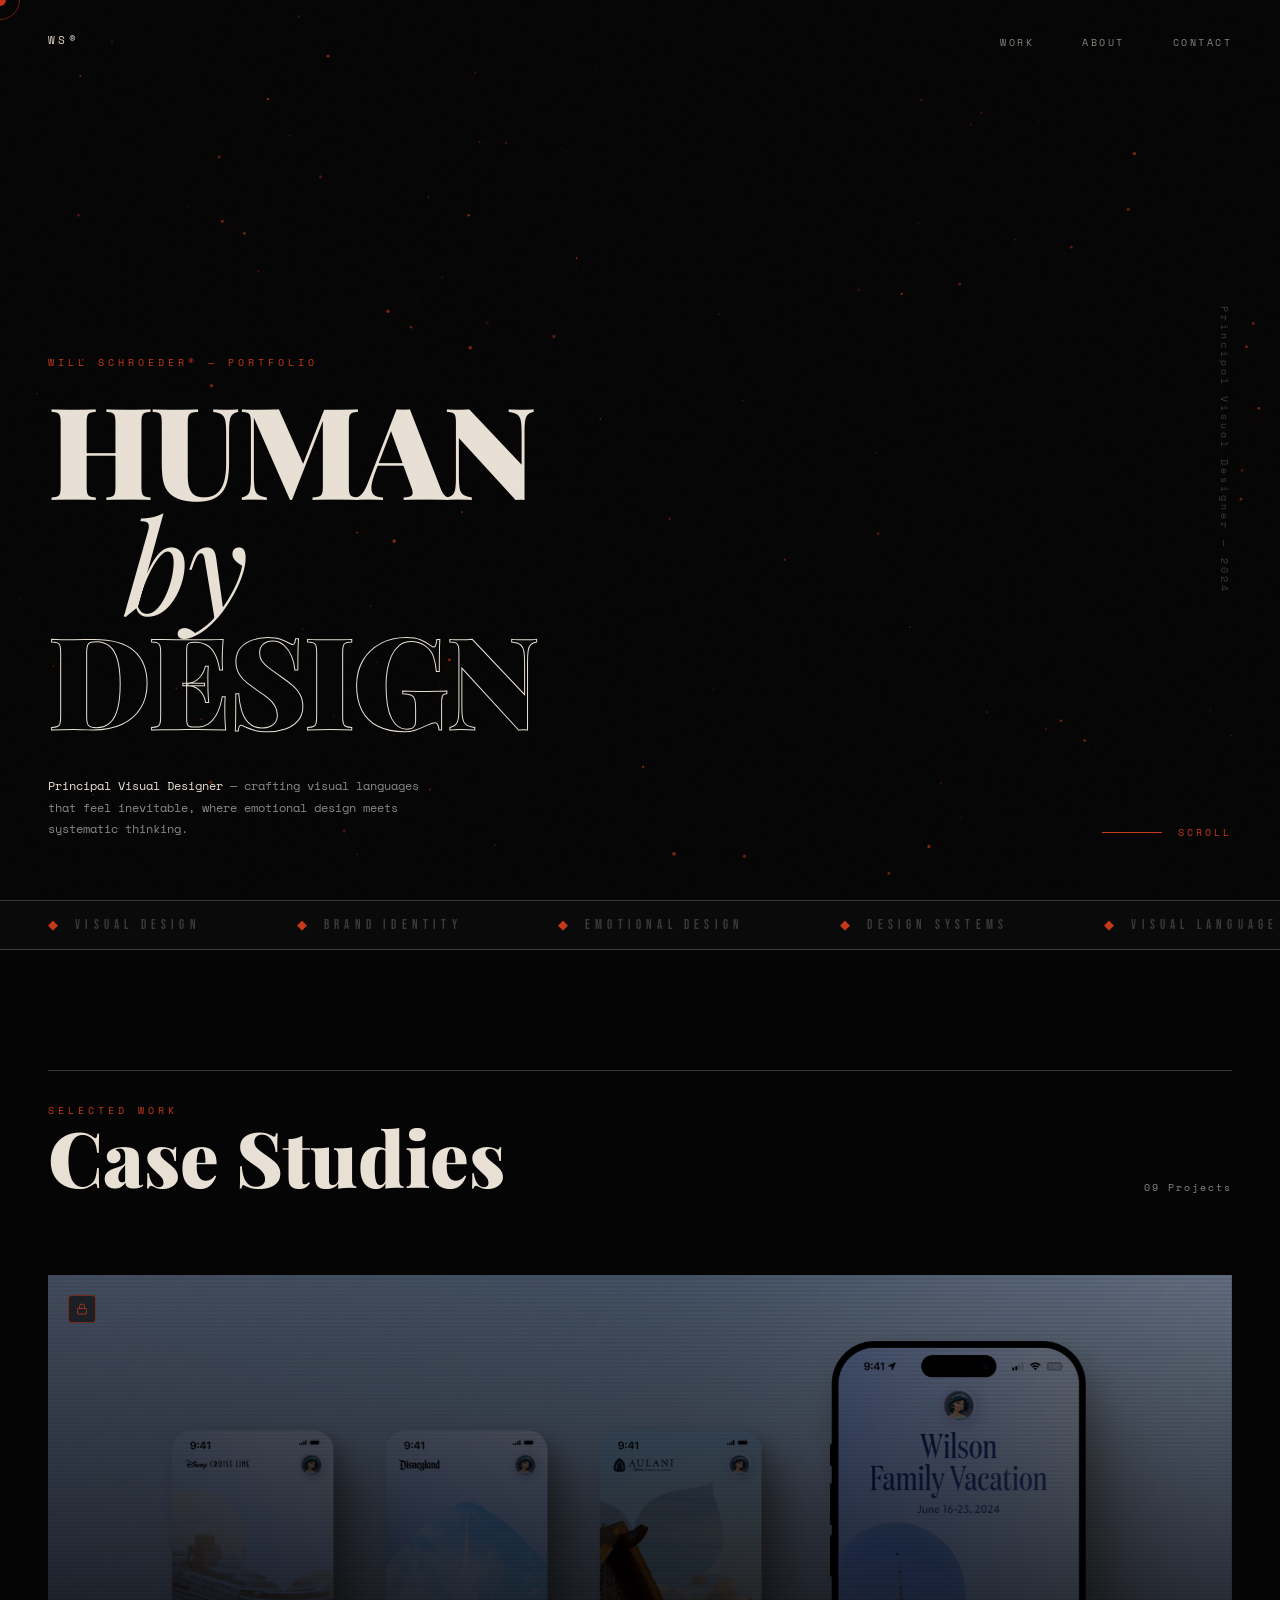
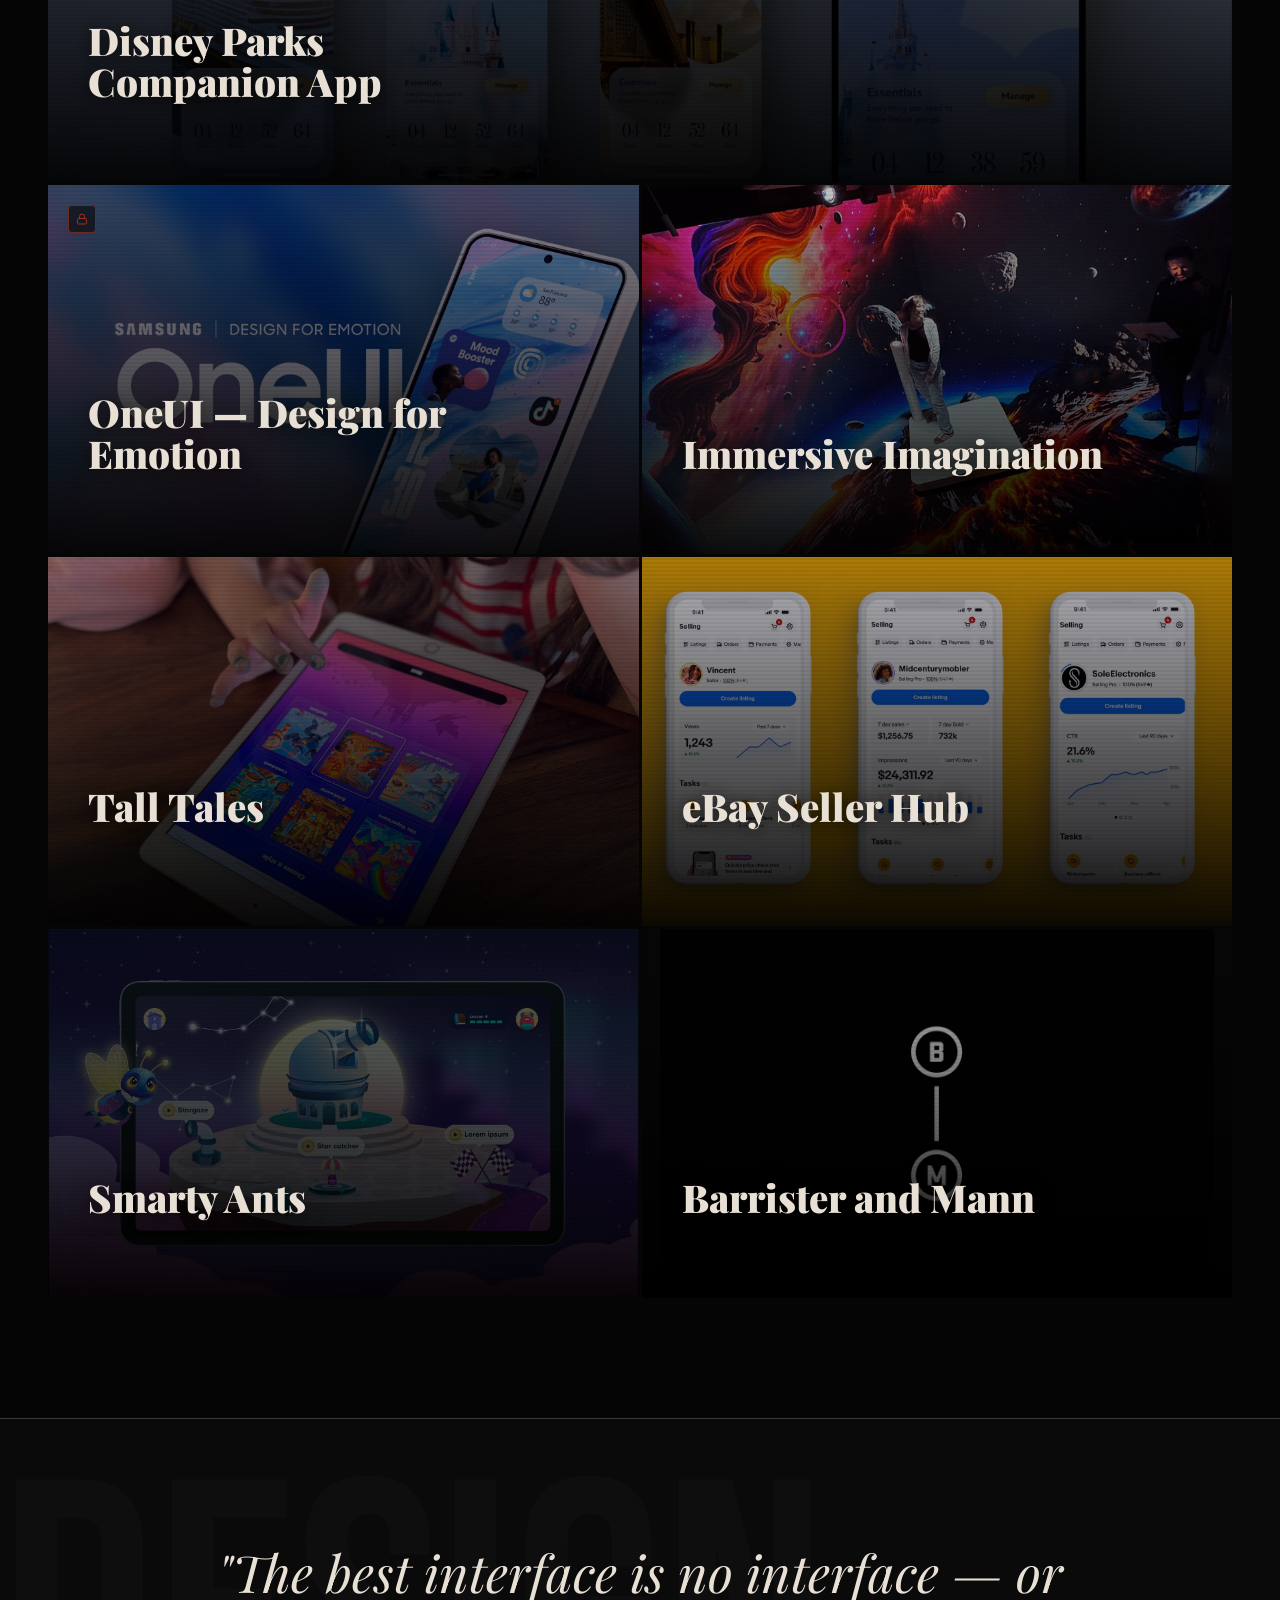
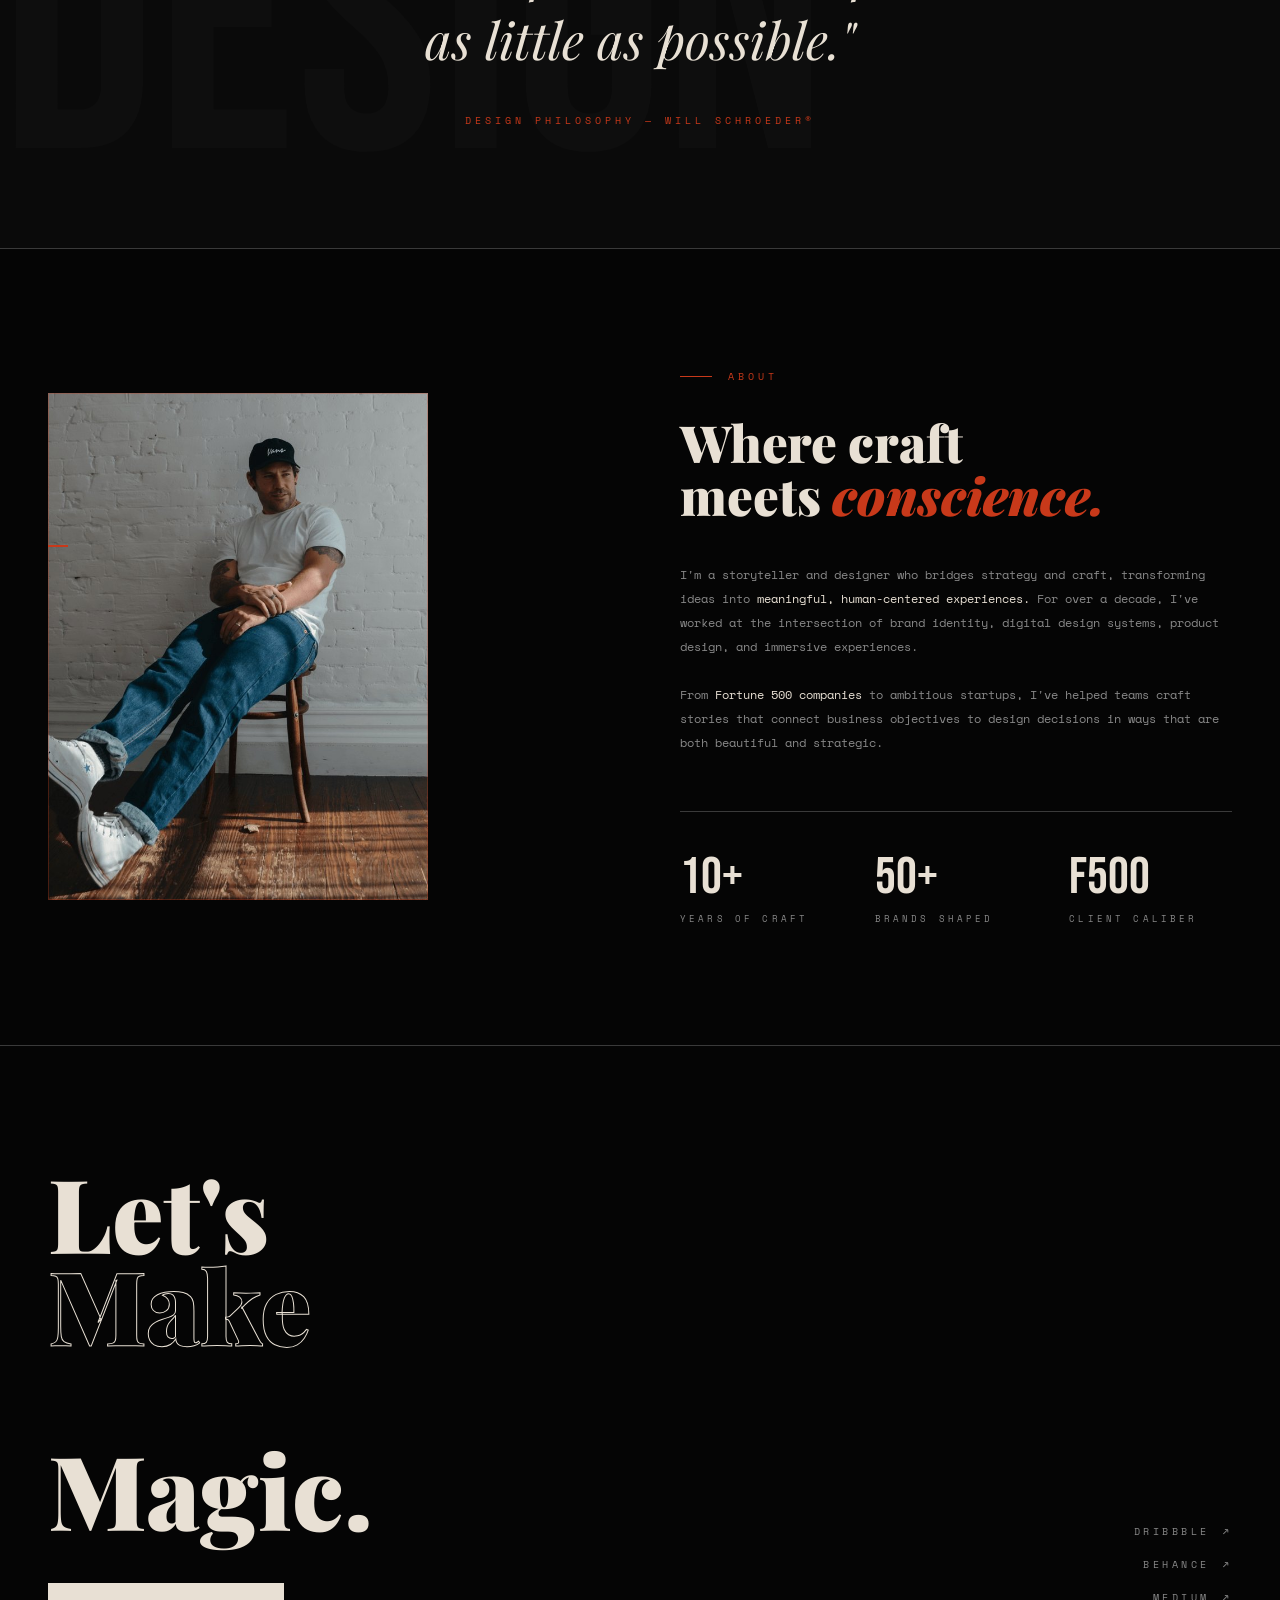
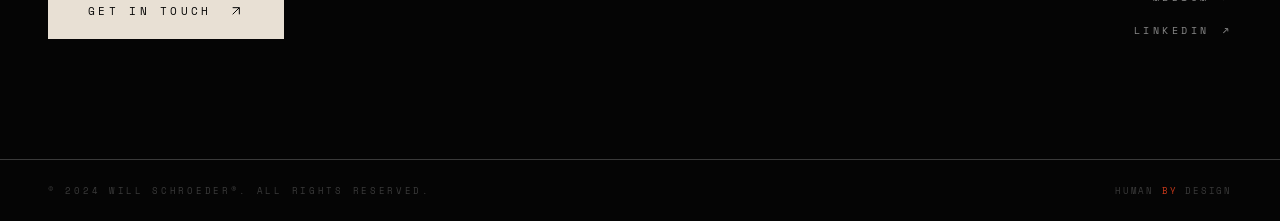
==== index.html @ baf12dc3 "Fix password modal navigation and add confirm button - Fixed nav bug: capture relative href before c" ====
<!DOCTYPE html>
<html lang="en">
<head>
<meta charset="UTF-8">
<meta name="viewport" content="width=device-width, initial-scale=1.0">
<title>Will Schroeder® — Human By Design</title>
<style>
  @import url('https://fonts.googleapis.com/css2?family=Playfair+Display:ital,wght@0,400;0,700;0,900;1,400;1,700&family=Space+Mono:ital,wght@0,400;0,700;1,400&family=Bebas+Neue&display=swap');
  :root{--black:#050505;--off-black:#0a0a0a;--bone:#e8e0d4;--red:#c8391a;--gray:#3a3a3a;--gray-light:#888;--glitch-1:#ff003c;--glitch-2:#00ffe5;}
  *,*::before,*::after{margin:0;padding:0;box-sizing:border-box;}
  html{scroll-behavior:smooth;}
  body{background:var(--black);color:var(--bone);font-family:'Space Mono',monospace;cursor:none;overflow-x:hidden;}
  body::before{content:'';position:fixed;top:0;left:0;right:0;bottom:0;background-image:url("data:image/svg+xml,%3Csvg viewBox='0 0 256 256' xmlns='http://www.w3.org/2000/svg'%3E%3Cfilter id='noise'%3E%3CfeTurbulence type='fractalNoise' baseFrequency='0.9' numOctaves='4' stitchTiles='stitch'/%3E%3C/filter%3E%3Crect width='100%25' height='100%25' filter='url(%23noise)' opacity='0.04'/%3E%3C/svg%3E");pointer-events:none;z-index:9990;opacity:0.4;}
  .cursor{position:fixed;width:12px;height:12px;background:var(--red);border-radius:50%;pointer-events:none;z-index:9999;mix-blend-mode:difference;transition:transform 0.1s ease,width 0.2s,height 0.2s;transform:translate(-50%,-50%);}
  .cursor-ring{position:fixed;width:40px;height:40px;border:1px solid rgba(200,57,26,0.5);border-radius:50%;pointer-events:none;z-index:9998;transform:translate(-50%,-50%);transition:transform 0.15s ease,width 0.3s,height 0.3s,opacity 0.3s;}
  .cursor.expand{width:20px;height:20px;} .cursor-ring.expand{width:70px;height:70px;border-color:rgba(200,57,26,0.3);}
  nav{position:fixed;top:0;left:0;right:0;z-index:100;display:flex;justify-content:space-between;align-items:center;padding:28px 48px;mix-blend-mode:difference;transition:background 0.3s,backdrop-filter 0.3s;}
  .nav-logo{font-family:'Space Mono',monospace;font-size:11px;letter-spacing:0.3em;text-transform:uppercase;color:var(--bone);text-decoration:none;}
  .nav-links{display:flex;gap:48px;list-style:none;}
  .nav-links a{font-family:'Space Mono',monospace;font-size:10px;letter-spacing:0.25em;text-transform:uppercase;color:var(--bone);text-decoration:none;opacity:0.6;transition:opacity 0.2s;}
  .nav-links a:hover{opacity:1;}
  #hero{position:relative;height:100vh;display:flex;flex-direction:column;justify-content:flex-end;padding:0 48px 60px;overflow:hidden;}
  #webgl-canvas{position:absolute;top:0;left:0;width:100%;height:100%;z-index:0;}
  .hero-content{position:relative;z-index:2;max-width:1200px;}
  .hero-eyebrow{font-size:10px;letter-spacing:0.4em;text-transform:uppercase;color:var(--red);margin-bottom:20px;opacity:0;animation:fadeUp 1s ease 0.5s forwards;}
  .hero-title{font-family:'Playfair Display',serif;font-size:clamp(72px,10vw,160px);font-weight:900;line-height:0.9;letter-spacing:-0.02em;color:var(--bone);opacity:0;animation:fadeUp 1s ease 0.7s forwards;position:relative;}
  .hero-title .gw{display:inline-block;position:relative;}
  .hero-title .gw::before,.hero-title .gw::after{content:attr(data-text);position:absolute;top:0;left:0;width:100%;height:100%;opacity:0;}
  .hero-title .gw::before{color:var(--glitch-1);animation:glitch1 8s infinite 2s;}
  .hero-title .gw::after{color:var(--glitch-2);animation:glitch2 8s infinite 2s;}
  .hero-sub{display:flex;align-items:flex-end;justify-content:space-between;margin-top:40px;opacity:0;animation:fadeUp 1s ease 1s forwards;}
  .hero-descriptor{font-family:'Space Mono',monospace;font-size:12px;line-height:1.8;color:var(--gray-light);max-width:380px;}
  .hero-descriptor span{color:var(--bone);}
  .hero-scroll{font-size:10px;letter-spacing:0.3em;text-transform:uppercase;color:var(--red);display:flex;align-items:center;gap:16px;}
  .hero-scroll::before{content:'';width:60px;height:1px;background:var(--red);display:block;animation:extendLine 1s ease 2s both;}
  .hero-index{position:absolute;right:48px;top:50%;transform:translateY(-50%);font-size:10px;letter-spacing:0.3em;color:var(--gray);writing-mode:vertical-rl;opacity:0;animation:fadeIn 1s ease 1.5s forwards;}
  .marquee-section{border-top:1px solid var(--gray);border-bottom:1px solid var(--gray);overflow:hidden;padding:16px 0;background:var(--off-black);}
  .marquee-track{display:flex;animation:marquee 25s linear infinite;white-space:nowrap;}
  .marquee-item{font-family:'Bebas Neue',sans-serif;font-size:13px;letter-spacing:0.4em;color:var(--gray);padding:0 48px;flex-shrink:0;}
  .marquee-item span{color:var(--red);margin-right:12px;}
  #work{padding:120px 48px;}
  .section-header{display:flex;justify-content:space-between;align-items:baseline;margin-bottom:80px;border-top:1px solid var(--gray);padding-top:32px;}
  .section-label{font-size:10px;letter-spacing:0.4em;text-transform:uppercase;color:var(--red);}
  .section-title{font-family:'Playfair Display',serif;font-size:clamp(48px,6vw,96px);font-weight:900;line-height:1;color:var(--bone);}
  .section-count{font-size:10px;letter-spacing:0.2em;color:var(--gray-light);align-self:flex-end;}
  .work-grid{display:grid;grid-template-columns:1fr 1fr;gap:3px;}
  .case-card{position:relative;overflow:hidden;background:var(--off-black);aspect-ratio:16/10;cursor:none;}
  .case-card.wide{grid-column:span 2;aspect-ratio:21/9;}
  .case-card-img{position:absolute;inset:0;background-size:cover;background-position:center;transition:transform 0.9s cubic-bezier(0.25,0.46,0.45,0.94);will-change:transform;}
  .case-card:hover .case-card-img{transform:scale(1.05);}
  .case-card-overlay{position:absolute;inset:0;transition:opacity 0.5s ease;}
  .case-card-noise{position:absolute;inset:0;background:repeating-linear-gradient(0deg,transparent,transparent 2px,rgba(0,0,0,0.06) 2px,rgba(0,0,0,0.06) 4px);pointer-events:none;z-index:3;}
  .case-card-gradient{position:absolute;inset:0;background:linear-gradient(to top,rgba(0,0,0,0.92) 0%,rgba(0,0,0,0.45) 50%,transparent 100%);z-index:4;}
  .case-card-content{position:absolute;inset:0;padding:40px;display:flex;flex-direction:column;justify-content:flex-end;z-index:5;}
  .case-tag{font-size:9px;letter-spacing:0.4em;text-transform:uppercase;color:var(--red);margin-bottom:12px;opacity:0;transform:translateY(10px);transition:opacity 0.4s,transform 0.4s;}
  .case-card:hover .case-tag{opacity:1;transform:translateY(0);}
  .case-title{font-family:'Playfair Display',serif;font-size:clamp(24px,3vw,48px);font-weight:900;line-height:1.05;color:var(--bone);margin-bottom:10px;transform:translateY(6px);transition:transform 0.5s cubic-bezier(0.25,0.46,0.45,0.94);text-shadow:0 2px 20px rgba(0,0,0,0.8);}
  .case-card:hover .case-title{transform:translateY(0);}
  .case-desc{font-size:11px;line-height:1.7;color:rgba(232,224,212,0.75);max-width:480px;opacity:0;transform:translateY(12px);transition:opacity 0.4s ease 0.05s,transform 0.4s ease 0.05s;}
  .case-card:hover .case-desc{opacity:1;transform:translateY(0);}
  /* Lock top-left, arrow top-right */
  .card-top-left{position:absolute;top:20px;left:20px;z-index:6;}
  .case-lock{width:28px;height:28px;border:1px solid rgba(200,57,26,0.5);border-radius:4px;display:flex;align-items:center;justify-content:center;background:rgba(5,5,5,0.6);backdrop-filter:blur(4px);}
  .case-lock svg{width:12px;height:12px;stroke:var(--red);fill:none;}
  .case-arrow{position:absolute;top:20px;right:20px;width:44px;height:44px;border:1px solid rgba(232,224,212,0.2);border-radius:50%;display:flex;align-items:center;justify-content:center;z-index:6;background:rgba(0,0,0,0.3);backdrop-filter:blur(4px);opacity:0;transform:scale(0.8) rotate(-45deg);transition:opacity 0.3s,transform 0.3s;}
  .case-card:hover .case-arrow{opacity:1;transform:scale(1) rotate(0deg);}
  .case-arrow svg{width:16px;height:16px;stroke:var(--bone);fill:none;}
  #about{padding:120px 48px;display:grid;grid-template-columns:1fr 1fr;gap:80px;align-items:center;border-top:1px solid var(--gray);}
  .about-portrait-frame{position:relative;overflow:hidden;max-width:380px;}
  .about-portrait{width:100%;aspect-ratio:3/4;object-fit:cover;display:block;}
  .about-portrait-frame::after{content:'';position:absolute;inset:0;border:1px solid rgba(200,57,26,0.3);pointer-events:none;z-index:2;}
  .about-glitch-bar{position:absolute;left:-20px;top:30%;width:40px;height:2px;background:var(--red);}
  .about-eyebrow{font-size:10px;letter-spacing:0.4em;text-transform:uppercase;color:var(--red);margin-bottom:32px;display:flex;align-items:center;gap:16px;}
  .about-eyebrow::before{content:'';width:32px;height:1px;background:var(--red);}
  .about-headline{font-family:'Playfair Display',serif;font-size:clamp(32px,4vw,60px);font-weight:900;line-height:1.05;color:var(--bone);margin-bottom:40px;}
  .about-headline em{font-style:italic;color:var(--red);}
  .about-body{font-size:12px;line-height:2;color:var(--gray-light);margin-bottom:24px;}
  .about-body strong{color:var(--bone);font-weight:400;}
  .about-stats{display:grid;grid-template-columns:repeat(3,1fr);gap:32px;margin-top:56px;padding-top:40px;border-top:1px solid var(--gray);}
  .stat-num{font-family:'Bebas Neue',sans-serif;font-size:52px;color:var(--bone);line-height:1;display:block;}
  .stat-label{font-size:9px;letter-spacing:0.35em;text-transform:uppercase;color:var(--gray-light);margin-top:8px;display:block;}
  #philosophy{padding:120px 48px;background:var(--off-black);border-top:1px solid var(--gray);position:relative;overflow:hidden;}
  .philosophy-bg-text{position:absolute;top:50%;left:0;transform:translateY(-50%);font-family:'Bebas Neue',sans-serif;font-size:30vw;color:rgba(255,255,255,0.015);white-space:nowrap;pointer-events:none;user-select:none;line-height:1;}
  .philosophy-content{position:relative;z-index:1;max-width:900px;margin:0 auto;text-align:center;}
  .philosophy-quote{font-family:'Playfair Display',serif;font-size:clamp(28px,4vw,64px);font-weight:400;font-style:italic;line-height:1.3;color:var(--bone);margin-bottom:40px;}
  .philosophy-attribution{font-size:10px;letter-spacing:0.4em;text-transform:uppercase;color:var(--red);}
  #contact{padding:120px 48px;border-top:1px solid var(--gray);display:flex;justify-content:space-between;align-items:flex-end;}
  .contact-headline{font-family:'Playfair Display',serif;font-size:clamp(56px,8vw,140px);font-weight:900;line-height:0.9;color:var(--bone);margin-bottom:48px;}
  .contact-headline span{display:block;color:transparent;-webkit-text-stroke:1px var(--bone);}
  .contact-cta{display:inline-flex;align-items:center;gap:16px;font-size:11px;letter-spacing:0.3em;text-transform:uppercase;color:var(--black);background:var(--bone);padding:20px 40px;text-decoration:none;transition:background 0.2s,color 0.2s,gap 0.2s;}
  .contact-cta:hover{background:var(--red);color:var(--bone);gap:24px;}
  .contact-cta svg{width:16px;height:16px;stroke:currentColor;fill:none;}
  .contact-links{display:flex;flex-direction:column;gap:16px;align-items:flex-end;}
  .contact-link{font-size:10px;letter-spacing:0.35em;text-transform:uppercase;color:var(--gray-light);text-decoration:none;display:flex;align-items:center;gap:12px;transition:color 0.2s;}
  .contact-link:hover{color:var(--bone);}
  .contact-link::after{content:'↗';font-size:12px;}
  footer{border-top:1px solid var(--gray);padding:24px 48px;display:flex;justify-content:space-between;align-items:center;}
  .footer-copy{font-size:9px;letter-spacing:0.3em;color:var(--gray);text-transform:uppercase;}
  .footer-made{font-size:9px;letter-spacing:0.2em;color:var(--gray);text-transform:uppercase;}
  .footer-made span{color:var(--red);}
  .reveal{opacity:0;transform:translateY(40px);transition:opacity 0.8s ease,transform 0.8s ease;}
  .reveal.visible{opacity:1;transform:translateY(0);}
  .reveal-delay-1{transition-delay:0.1s;}.reveal-delay-2{transition-delay:0.2s;}
  @keyframes fadeUp{from{opacity:0;transform:translateY(30px)}to{opacity:1;transform:translateY(0)}}
  @keyframes fadeIn{from{opacity:0}to{opacity:1}}
  @keyframes extendLine{from{width:0}to{width:60px}}
  @keyframes marquee{from{transform:translateX(0)}to{transform:translateX(-50%)}}
  @keyframes glitch1{0%,92%,100%{opacity:0;clip-path:none;transform:none}93%{opacity:0.8;clip-path:polygon(0 20%,100% 20%,100% 30%,0 30%);transform:translate(-3px,0)}94%{opacity:0}96%{opacity:0.6;clip-path:polygon(0 50%,100% 50%,100% 70%,0 70%);transform:translate(3px,0)}97%{opacity:0}}
  @keyframes glitch2{0%,92%,100%{opacity:0;clip-path:none;transform:none}93.5%{opacity:0.7;clip-path:polygon(0 60%,100% 60%,100% 75%,0 75%);transform:translate(4px,0)}94.5%{opacity:0}96.5%{opacity:0.5;clip-path:polygon(0 10%,100% 10%,100% 25%,0 25%);transform:translate(-2px,0)}97.5%{opacity:0}}
  @media(max-width:768px){nav{padding:20px 24px;}#hero{padding:0 24px 48px;}#work,#about,#contact{padding:80px 24px;}.work-grid{grid-template-columns:1fr;}.case-card.wide{grid-column:span 1;aspect-ratio:16/10;}#about{grid-template-columns:1fr;}footer{flex-direction:column;gap:12px;text-align:center;}.nav-links{display:none;}}
  /* Password modal */
  .pw-overlay{position:fixed;inset:0;background:rgba(5,5,5,0.92);backdrop-filter:blur(16px);z-index:10000;display:flex;align-items:center;justify-content:center;opacity:0;pointer-events:none;transition:opacity 0.3s ease;}
  .pw-overlay.active{opacity:1;pointer-events:all;}
  .pw-modal{display:flex;flex-direction:column;align-items:center;gap:0;width:100%;max-width:360px;padding:0 24px;}
  .pw-label{font-size:9px;letter-spacing:0.5em;text-transform:uppercase;color:var(--red);margin-bottom:28px;}
  .pw-input-wrap{position:relative;width:100%;border-bottom:1px solid rgba(232,224,212,0.2);transition:border-color 0.2s;}
  .pw-input-wrap.error{border-color:var(--red);}
  .pw-input-wrap.success{border-color:rgba(232,224,212,0.6);}
  .pw-input{width:100%;background:none;border:none;outline:none;font-family:'Space Mono',monospace;font-size:18px;letter-spacing:0.15em;color:var(--bone);padding:12px 0;text-align:center;caret-color:var(--red);}
  .pw-input::placeholder{color:rgba(232,224,212,0.2);letter-spacing:0.3em;}
  .pw-hint{font-size:9px;letter-spacing:0.3em;text-transform:uppercase;color:var(--red);margin-top:20px;opacity:0;transition:opacity 0.2s;height:14px;}
  .pw-hint.visible{opacity:1;}
  .pw-submit{margin-top:32px;background:none;border:1px solid rgba(232,224,212,0.2);color:var(--bone);font-family:'Space Mono',monospace;font-size:9px;letter-spacing:0.4em;text-transform:uppercase;padding:14px 40px;cursor:none;transition:border-color 0.2s,background 0.2s,color 0.2s;}
  .pw-submit:hover{border-color:var(--red);background:var(--red);color:var(--bone);}
  .pw-close{position:absolute;top:32px;right:32px;background:none;border:none;cursor:none;font-family:'Space Mono',monospace;font-size:9px;letter-spacing:0.3em;text-transform:uppercase;color:var(--gray-light);padding:8px;transition:color 0.2s;}
  .pw-close:hover{color:var(--bone);}
</style>
</head>
<body>
<div class="cursor" id="cursor"></div>
<div class="cursor-ring" id="cursorRing"></div>

<!-- Password modal -->
<div class="pw-overlay" id="pwOverlay">
  <button class="pw-close" id="pwClose">✕ close</button>
  <div class="pw-modal">
    <p class="pw-label">Eyes for clients only — prove yourself</p>
    <div class="pw-input-wrap" id="pwInputWrap">
      <input class="pw-input" id="pwInput" type="password" placeholder="password" autocomplete="off" spellcheck="false"/>
    </div>
    <p class="pw-hint" id="pwHint">not quite — try again</p>
    <button class="pw-submit" id="pwSubmit">Enter →</button>
  </div>
</div>
<nav>
  <a href="#" class="nav-logo">WS®</a>
  <ul class="nav-links">
    <li><a href="#work">Work</a></li>
    <li><a href="#about">About</a></li>
    <li><a href="#contact">Contact</a></li>
  </ul>
</nav>
<section id="hero">
  <canvas id="webgl-canvas"></canvas>
  <div class="hero-index">Principal Visual Designer — 2024</div>
  <div class="hero-content">
    <p class="hero-eyebrow">Will Schroeder® — Portfolio</p>
    <h1 class="hero-title">
      <span class="gw" data-text="HUMAN">HUMAN</span><br>
      <span style="padding-left:clamp(40px,6vw,120px);font-style:italic;font-weight:400;">by</span><br>
      <span class="gw" data-text="DESIGN" style="color:transparent;-webkit-text-stroke:1px var(--bone);">DESIGN</span>
    </h1>
    <div class="hero-sub">
      <p class="hero-descriptor"><span>Principal Visual Designer</span> — crafting visual languages that feel inevitable, where emotional design meets systematic thinking.</p>
      <p class="hero-scroll">Scroll</p>
    </div>
  </div>
</section>
<div class="marquee-section">
  <div class="marquee-track">
    <span class="marquee-item"><span>◆</span>Visual Design</span>
    <span class="marquee-item"><span>◆</span>Brand Identity</span>
    <span class="marquee-item"><span>◆</span>Emotional Design</span>
    <span class="marquee-item"><span>◆</span>Design Systems</span>
    <span class="marquee-item"><span>◆</span>Visual Language</span>
    <span class="marquee-item"><span>◆</span>Motion Design</span>
    <span class="marquee-item"><span>◆</span>3D / Immersive</span>
    <span class="marquee-item"><span>◆</span>UI/UX Design</span>
    <span class="marquee-item"><span>◆</span>Visual Design</span>
    <span class="marquee-item"><span>◆</span>Brand Identity</span>
    <span class="marquee-item"><span>◆</span>Emotional Design</span>
    <span class="marquee-item"><span>◆</span>Design Systems</span>
    <span class="marquee-item"><span>◆</span>Visual Language</span>
    <span class="marquee-item"><span>◆</span>Motion Design</span>
  </div>
</div>
<section id="work">
  <div class="section-header reveal">
    <div><p class="section-label">Selected Work</p><h2 class="section-title">Case Studies</h2></div>
    <span class="section-count">09 Projects</span>
  </div>
  <div class="work-grid">

    <a href="work/disney.html" style="display:block;text-decoration:none;grid-column:span 2;">
    <div class="case-card wide reveal">
      <div class="case-card-img" style="background-image:url(/assets/images/portfolio/disney.png);background-position:center top;"></div>
      <div class="case-card-overlay" style="background:linear-gradient(135deg,rgba(8,18,40,0.72) 0%,rgba(10,25,55,0.55) 100%);mix-blend-mode:multiply;z-index:2;"></div>
      <div class="case-card-gradient"></div><div class="case-card-noise"></div>
      <div class="case-card-content">
        <span class="case-tag">Disney — 2024 — Visual Design · Design Systems</span>
        <h3 class="case-title">Disney Parks<br>Companion App</h3>
        <p class="case-desc">Defining an iconic visual language that reconnects guests to the magic — across every park, cruise, and screen.</p>
      </div>
      <div class="card-top-left"><div class="case-lock"><svg viewBox="0 0 24 24" stroke-width="1.5"><rect x="3" y="11" width="18" height="11" rx="2"/><path d="M7 11V7a5 5 0 0110 0v4"/></svg></div></div>
      <div class="case-arrow"><svg viewBox="0 0 24 24" stroke-width="1.5"><path d="M7 17L17 7M17 7H7M17 7v10"/></svg></div>
    </div>
    </a>

    <a href="work/samsung.html" style="display:block;text-decoration:none;">
    <div class="case-card reveal">
      <div class="case-card-img" style="background-image:url(/assets/images/portfolio/samsung.png);background-position:center top;"></div>
      <div class="case-card-overlay" style="background:rgba(10,5,30,0.42);z-index:2;"></div>
      <div class="case-card-gradient"></div><div class="case-card-noise"></div>
      <div class="case-card-content">
        <span class="case-tag">Samsung — Visual Design · Emotional Design</span>
        <h3 class="case-title">OneUI — Design for Emotion</h3>
        <p class="case-desc">Building an emotional design language for one of the world's most-used mobile operating systems.</p>
      </div>
      <div class="card-top-left"><div class="case-lock"><svg viewBox="0 0 24 24" stroke-width="1.5"><rect x="3" y="11" width="18" height="11" rx="2"/><path d="M7 11V7a5 5 0 0110 0v4"/></svg></div></div>
      <div class="case-arrow"><svg viewBox="0 0 24 24" stroke-width="1.5"><path d="M7 17L17 7M17 7H7M17 7v10"/></svg></div>
    </div>
    </a>

    <a href="work/immersive-imagination.html" style="display:block;text-decoration:none;">
    <div class="case-card reveal reveal-delay-1">
      <div class="case-card-img" style="background-image:url(/assets/images/portfolio/immersive.png);background-position:center;"></div>
      <div class="case-card-overlay" style="background:rgba(5,5,5,0.22);z-index:2;"></div>
      <div class="case-card-gradient"></div><div class="case-card-noise"></div>
      <div class="case-card-content">
        <span class="case-tag">AI · Spatial Design · Immersive Experience</span>
        <h3 class="case-title">Immersive Imagination</h3>
        <p class="case-desc">Designing AI-powered spatial worlds where the environment is the interface — no screen required.</p>
      </div>
      <div class="case-arrow"><svg viewBox="0 0 24 24" stroke-width="1.5"><path d="M7 17L17 7M17 7H7M17 7v10"/></svg></div>
    </div>
    </a>

    <a href="work/tall-tales.html" style="display:block;text-decoration:none;">
    <div class="case-card reveal reveal-delay-1">
      <div class="case-card-img" style="background-image:url(/assets/images/portfolio/tall-tales.jpg);background-position:center top;"></div>
      <div class="case-card-overlay" style="background:rgba(10,5,20,0.45);z-index:2;"></div>
      <div class="case-card-gradient"></div><div class="case-card-noise"></div>
      <div class="case-card-content">
        <span class="case-tag">Founder · Visual Design · 0→1</span>
        <h3 class="case-title">Tall Tales</h3>
        <p class="case-desc">Building a product from scratch as founder and lead designer — shaping the visual identity, experience, and prototype alongside an engineering partner.</p>
      </div>
      <div class="case-arrow"><svg viewBox="0 0 24 24" stroke-width="1.5"><path d="M7 17L17 7M17 7H7M17 7v10"/></svg></div>
    </div>
    </a>

    <a href="work/ebay.html" style="display:block;text-decoration:none;">
    <div class="case-card reveal reveal-delay-1">
      <div class="case-card-img" style="background-image:url(/assets/images/portfolio/ebay.png);background-position:center top;"></div>
      <div class="case-card-overlay" style="background:rgba(5,5,20,0.3);z-index:2;"></div>
      <div class="case-card-gradient"></div><div class="case-card-noise"></div>
      <div class="case-card-content">
        <span class="case-tag">eBay — Visual Design · Product</span>
        <h3 class="case-title">eBay Seller Hub</h3>
        <p class="case-desc">Designing the command center for millions of sellers — the same complexity, trust, and scale challenges that define great host experiences.</p>
      </div>
      <div class="case-arrow"><svg viewBox="0 0 24 24" stroke-width="1.5"><path d="M7 17L17 7M17 7H7M17 7v10"/></svg></div>
    </div>
    </a>

    <a href="work/mcgraw-hill.html" style="display:block;text-decoration:none;">
    <div class="case-card reveal">
      <div class="case-card-img" style="background-image:url(/assets/images/portfolio/mcgraw-hill.png);background-position:center top;"></div>
      <div class="case-card-overlay" style="background:linear-gradient(160deg,rgba(5,15,25,0.65) 0%,rgba(10,25,20,0.5) 100%);z-index:2;"></div>
      <div class="case-card-gradient"></div><div class="case-card-noise"></div>
      <div class="case-card-content">
        <span class="case-tag">McGraw Hill — Visual Design · Product</span>
        <h3 class="case-title">Smarty Ants</h3>
        <p class="case-desc">A modern, inclusive visual redesign of a beloved Pre-K–2 literacy game — joy and legibility as design principles.</p>
      </div>
      <div class="case-arrow"><svg viewBox="0 0 24 24" stroke-width="1.5"><path d="M7 17L17 7M17 7H7M17 7v10"/></svg></div>
    </div>
    </a>

    <div class="case-card reveal reveal-delay-1">
      <div class="case-card-img" style="background-image:url(/assets/images/portfolio/barrister-mann.gif);background-size:contain;background-repeat:no-repeat;background-color:#080808;background-position:center;"></div>
      <div class="case-card-overlay" style="background:rgba(5,5,5,0.25);z-index:2;"></div>
      <div class="case-card-gradient"></div><div class="case-card-noise"></div>
      <div class="case-card-content">
        <span class="case-tag">Coming Soon</span>
        <h3 class="case-title">Barrister and Mann</h3>
        <p class="case-desc">A scent-driven grooming brand reimagined — modern identity and packaging that honors craft and sensory experience.</p>
      </div>
    </div>

  </div>
</section>
<section id="philosophy">
  <div class="philosophy-bg-text">DESIGN</div>
  <div class="philosophy-content reveal">
    <p class="philosophy-quote">"The best interface is no interface — or as little as possible."</p>
    <p class="philosophy-attribution">Design Philosophy — Will Schroeder®</p>
  </div>
</section>
<section id="about">
  <div class="about-left reveal">
    <div class="about-portrait-frame">
      <img src="/assets/images/portrait.png" alt="Will Schroeder" class="about-portrait"/>
      <div class="about-glitch-bar"></div>
    </div>
  </div>
  <div class="about-right">
    <p class="about-eyebrow reveal">About</p>
    <h2 class="about-headline reveal reveal-delay-1">Where craft<br>meets <em>conscience.</em></h2>
    <p class="about-body reveal reveal-delay-1">I'm a storyteller and designer who bridges strategy and craft, transforming ideas into <strong>meaningful, human-centered experiences.</strong> For over a decade, I've worked at the intersection of brand identity, digital design systems, product design, and immersive experiences.</p>
    <p class="about-body reveal reveal-delay-2">From <strong>Fortune 500 companies</strong> to ambitious startups, I've helped teams craft stories that connect business objectives to design decisions in ways that are both beautiful and strategic.</p>
    <div class="about-stats reveal reveal-delay-2">
      <div><span class="stat-num">10+</span><span class="stat-label">Years of Craft</span></div>
      <div><span class="stat-num">50+</span><span class="stat-label">Brands Shaped</span></div>
      <div><span class="stat-num">F500</span><span class="stat-label">Client Caliber</span></div>
    </div>
  </div>
</section>
<section id="contact">
  <div class="contact-left reveal">
    <h2 class="contact-headline">Let's<br><span>Make</span><br>Magic.</h2>
    <a href="/cdn-cgi/l/email-protection#35425c595975425c595946565d475a5051504756475054415c43501b565a58" class="contact-cta">
      Get in touch <svg viewBox="0 0 24 24" stroke-width="1.5"><path d="M7 17L17 7M17 7H7M17 7v10"/></svg>
    </a>
  </div>
  <div class="contact-right reveal">
    <div class="contact-links">
      <a href="https://dribbble.com" target="_blank" class="contact-link">Dribbble</a>
      <a href="https://behance.net" target="_blank" class="contact-link">Behance</a>
      <a href="https://medium.com" target="_blank" class="contact-link">Medium</a>
      <a href="https://linkedin.com" target="_blank" class="contact-link">LinkedIn</a>
    </div>
  </div>
</section>
<footer>
  <span class="footer-copy">© 2024 Will Schroeder®. All rights reserved.</span>
  <span class="footer-made">Human <span>by</span> Design</span>
</footer>
<script>
  const cursor=document.getElementById('cursor'),ring=document.getElementById('cursorRing');
  let mx=0,my=0,rx=0,ry=0;
  document.addEventListener('mousemove',e=>{mx=e.clientX;my=e.clientY;cursor.style.left=mx+'px';cursor.style.top=my+'px';});
  function animateRing(){rx+=(mx-rx)*0.12;ry+=(my-ry)*0.12;ring.style.left=rx+'px';ring.style.top=ry+'px';requestAnimationFrame(animateRing);}
  animateRing();
  document.querySelectorAll('a,button,.case-card').forEach(el=>{
    el.addEventListener('mouseenter',()=>{cursor.classList.add('expand');ring.classList.add('expand');});
    el.addEventListener('mouseleave',()=>{cursor.classList.remove('expand');ring.classList.remove('expand');});
  });
  const canvas=document.getElementById('webgl-canvas'),ctx=canvas.getContext('2d');
  let W,H,particles=[],mouse={x:-9999,y:-9999};
  function resize(){W=canvas.width=canvas.offsetWidth;H=canvas.height=canvas.offsetHeight;}
  window.addEventListener('resize',resize);resize();
  document.getElementById('hero').addEventListener('mousemove',e=>{const r=canvas.getBoundingClientRect();mouse.x=e.clientX-r.left;mouse.y=e.clientY-r.top;});
  document.getElementById('hero').addEventListener('mouseleave',()=>{mouse.x=-9999;mouse.y=-9999;});
  class Particle{
    constructor(){this.reset(true);}
    reset(init=false){this.x=Math.random()*W;this.y=init?Math.random()*H:H+10;this.size=Math.random()*1.5+0.3;this.speedX=(Math.random()-0.5)*0.3;this.speedY=-(Math.random()*0.4+0.1);this.opacity=Math.random()*0.6+0.1;}
    update(){const dx=mouse.x-this.x,dy=mouse.y-this.y,d=Math.sqrt(dx*dx+dy*dy);if(d<120){const f=(120-d)/120;this.x-=dx*f*0.04;this.y-=dy*f*0.04;}this.x+=this.speedX;this.y+=this.speedY;if(this.y<-10)this.reset();}
    draw(){ctx.beginPath();ctx.arc(this.x,this.y,this.size,0,Math.PI*2);ctx.fillStyle='rgba(200,57,26,'+this.opacity+')';ctx.fill();}
  }
  function drawConns(){for(let i=0;i<particles.length;i++){for(let j=i+1;j<particles.length;j++){const dx=particles[i].x-particles[j].x,dy=particles[i].y-particles[j].y,d=Math.sqrt(dx*dx+dy*dy);if(d<100){ctx.beginPath();ctx.moveTo(particles[i].x,particles[i].y);ctx.lineTo(particles[j].x,particles[j].y);ctx.strokeStyle='rgba(200,57,26,'+(1-d/100)*0.15+')';ctx.lineWidth=0.5;ctx.stroke();}}}}
  for(let i=0;i<120;i++)particles.push(new Particle());
  function animate(){ctx.clearRect(0,0,W,H);drawConns();particles.forEach(p=>{p.update();p.draw();});requestAnimationFrame(animate);}
  animate();
  const reveals=document.querySelectorAll('.reveal');
  const obs=new IntersectionObserver(entries=>{entries.forEach(e=>{if(e.isIntersecting)e.target.classList.add('visible');});},{threshold:0.1,rootMargin:'0px 0px -60px 0px'});
  reveals.forEach(el=>obs.observe(el));
  const nav=document.querySelector('nav');
  window.addEventListener('scroll',()=>{if(window.scrollY>80){nav.style.mixBlendMode='normal';nav.style.background='rgba(5,5,5,0.88)';nav.style.backdropFilter='blur(12px)';nav.style.borderBottom='1px solid rgba(58,58,58,0.4)';}else{nav.style.mixBlendMode='difference';nav.style.background='';nav.style.backdropFilter='';nav.style.borderBottom='';}});

  // Password protection for locked projects
  const PW='massimo';
  const overlay=document.getElementById('pwOverlay');
  const pwInput=document.getElementById('pwInput');
  const pwWrap=document.getElementById('pwInputWrap');
  const pwHint=document.getElementById('pwHint');
  const pwClose=document.getElementById('pwClose');
  const pwSubmit=document.getElementById('pwSubmit');
  let pendingHref=null;

  document.querySelectorAll('a[href]').forEach(link=>{
    const card=link.querySelector('.case-lock');
    if(!card)return;
    link.addEventListener('click',e=>{
      e.preventDefault();
      pendingHref=link.getAttribute('href');
      pwInput.value='';
      pwWrap.classList.remove('error','success');
      pwHint.classList.remove('visible');
      overlay.classList.add('active');
      setTimeout(()=>pwInput.focus(),50);
    });
  });

  function closeModal(){overlay.classList.remove('active');pendingHref=null;}
  pwClose.addEventListener('click',closeModal);
  overlay.addEventListener('click',e=>{if(e.target===overlay)closeModal();});
  document.addEventListener('keydown',e=>{if(e.key==='Escape'&&overlay.classList.contains('active'))closeModal();});

  function tryPassword(){
    if(pwInput.value===PW){
      const dest=pendingHref;
      pwWrap.classList.remove('error');
      pwWrap.classList.add('success');
      pwHint.classList.remove('visible');
      overlay.classList.remove('active');
      pendingHref=null;
      setTimeout(()=>{window.location.href=dest;},150);
    }else{
      pwWrap.classList.add('error');
      pwHint.classList.add('visible');
      pwInput.value='';
      pwInput.focus();
    }
  }

  pwSubmit.addEventListener('click',tryPassword);
  pwInput.addEventListener('keydown',e=>{if(e.key==='Enter')tryPassword();});
  pwInput.addEventListener('input',()=>{
    pwWrap.classList.remove('error');
    pwHint.classList.remove('visible');
  });

</script>
</body>
</html>
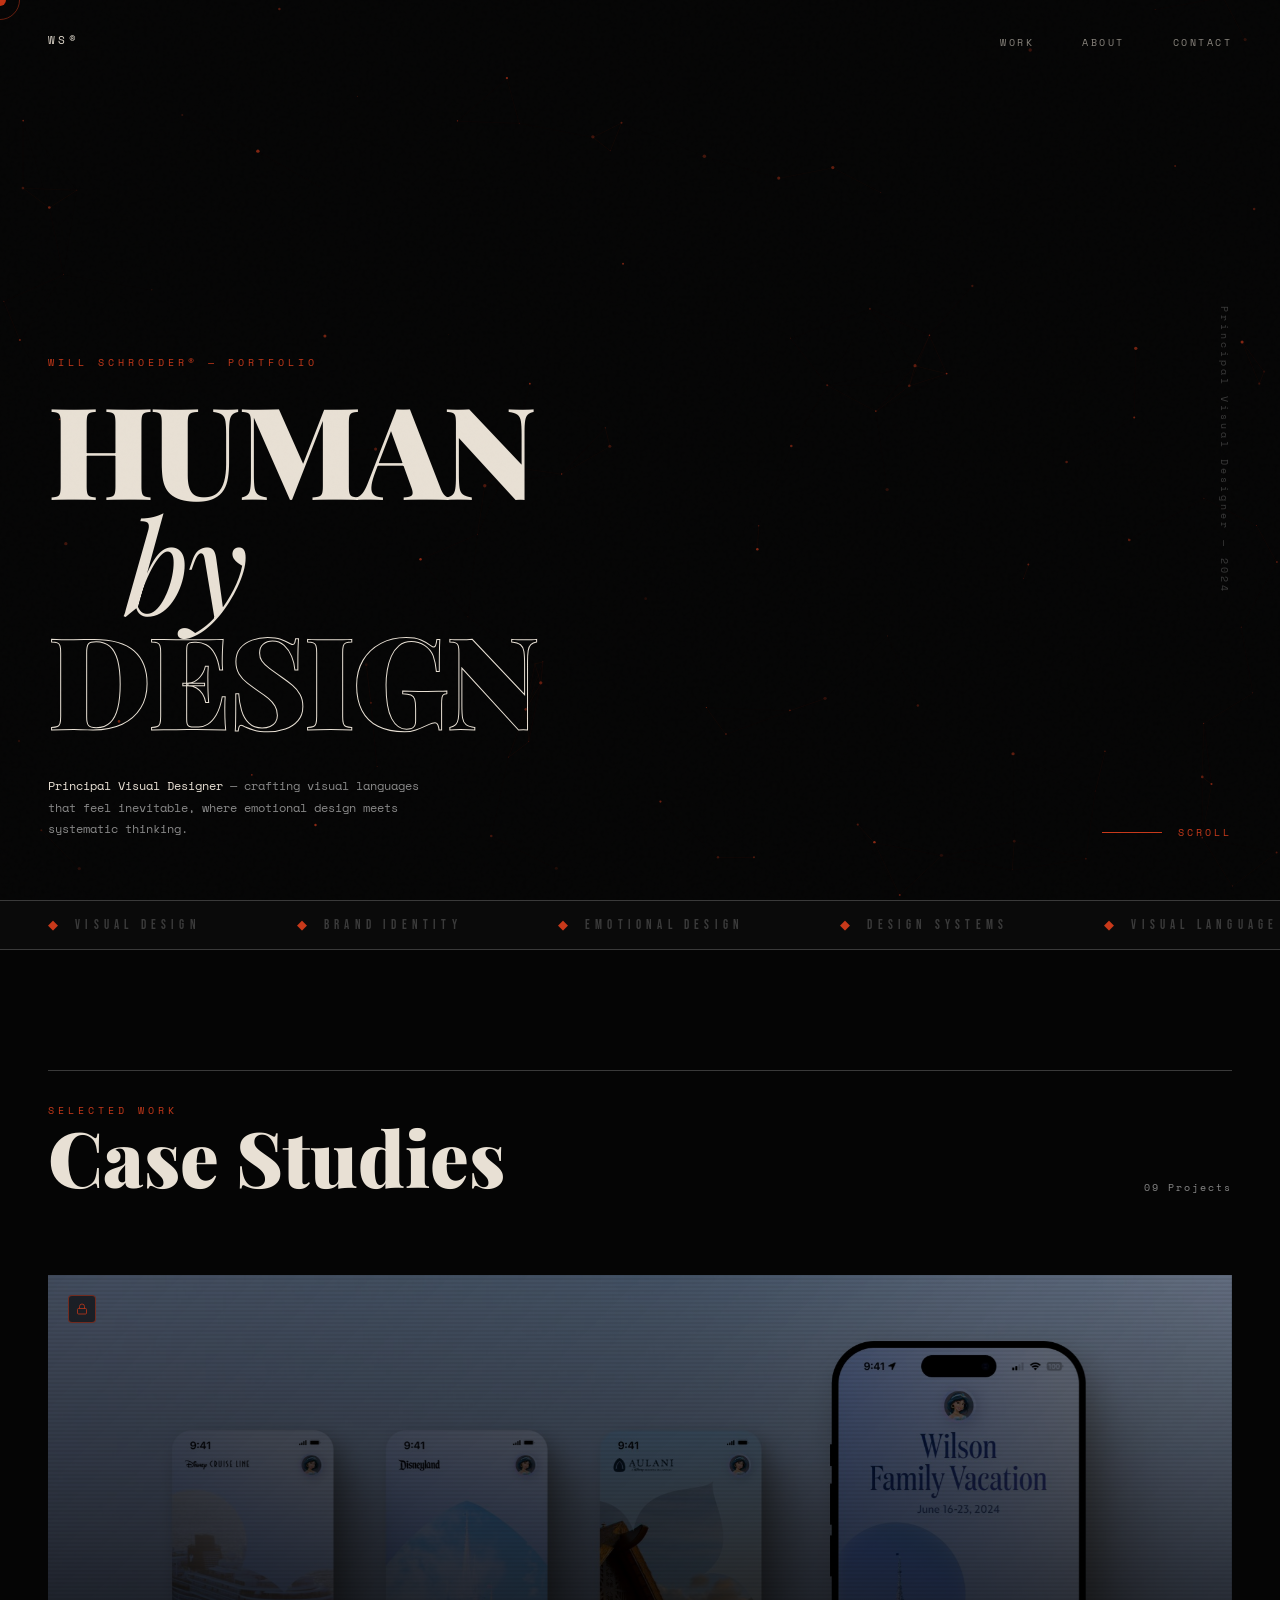
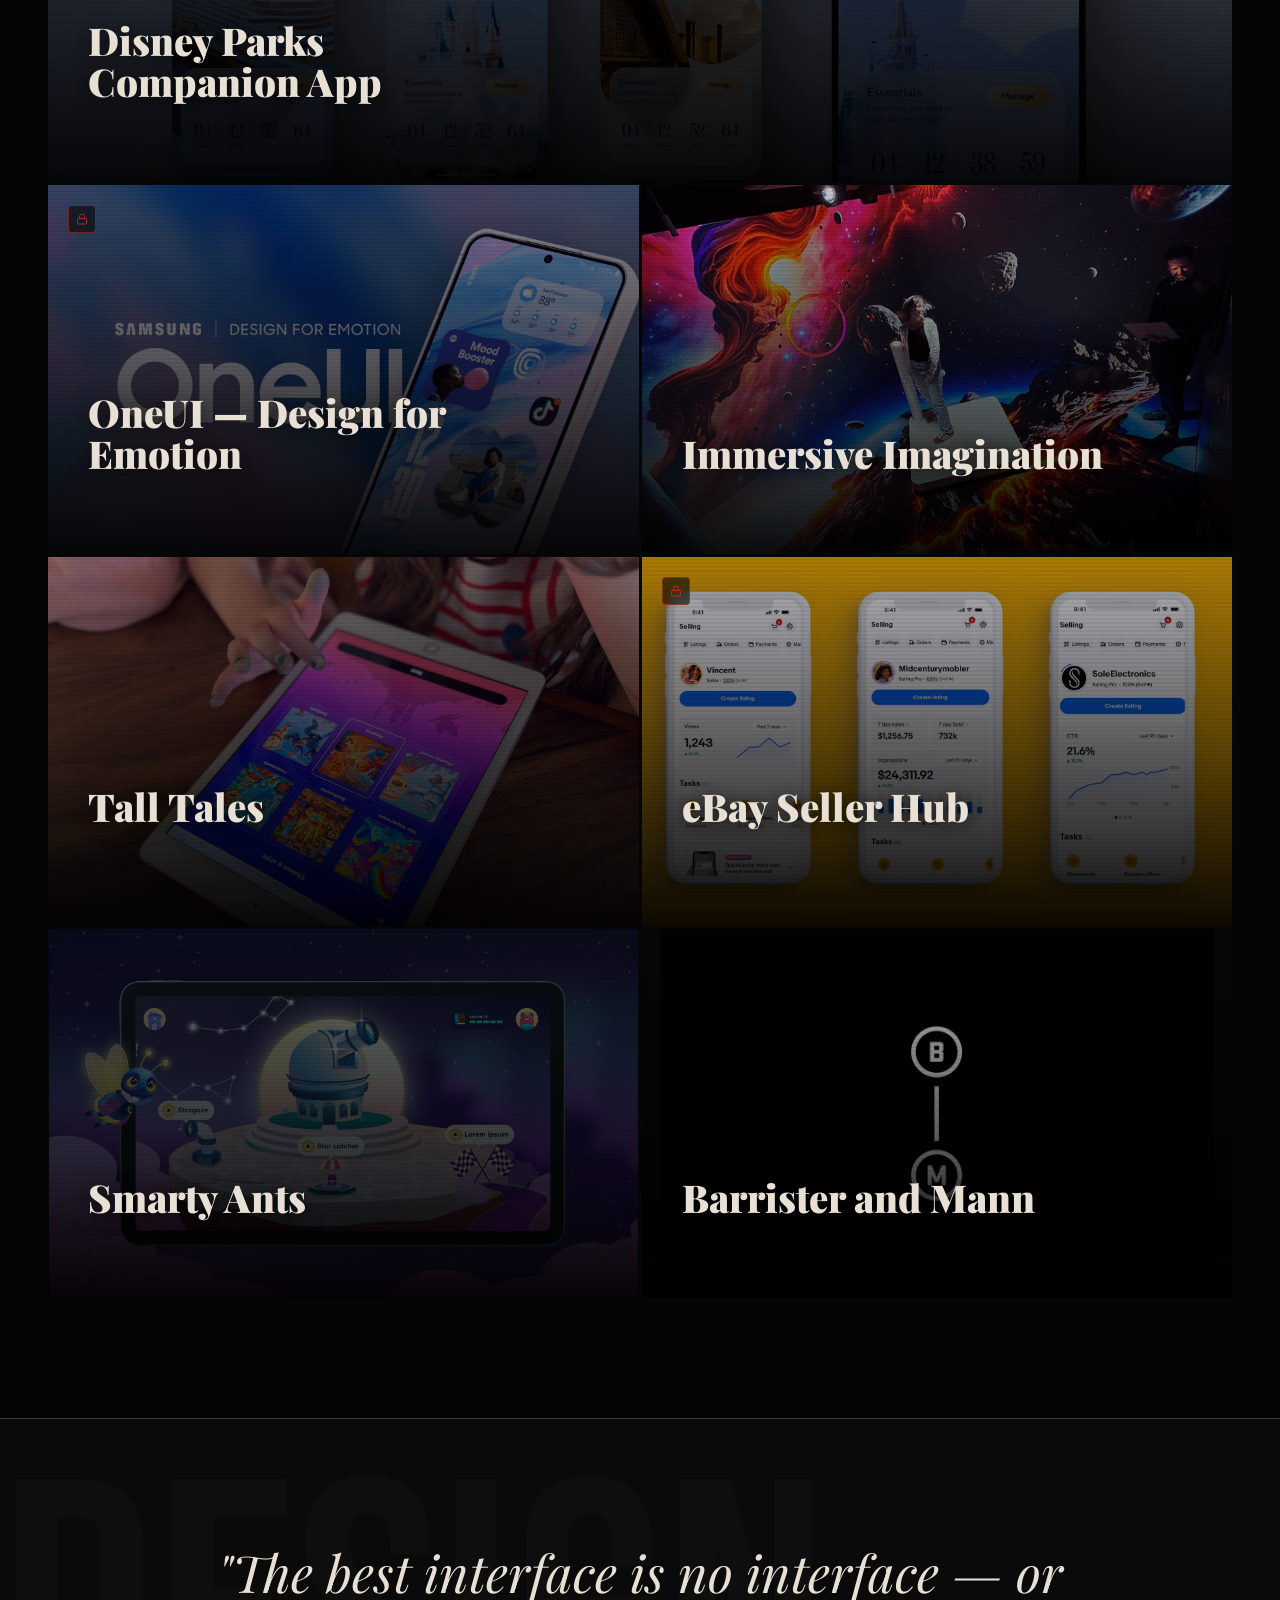
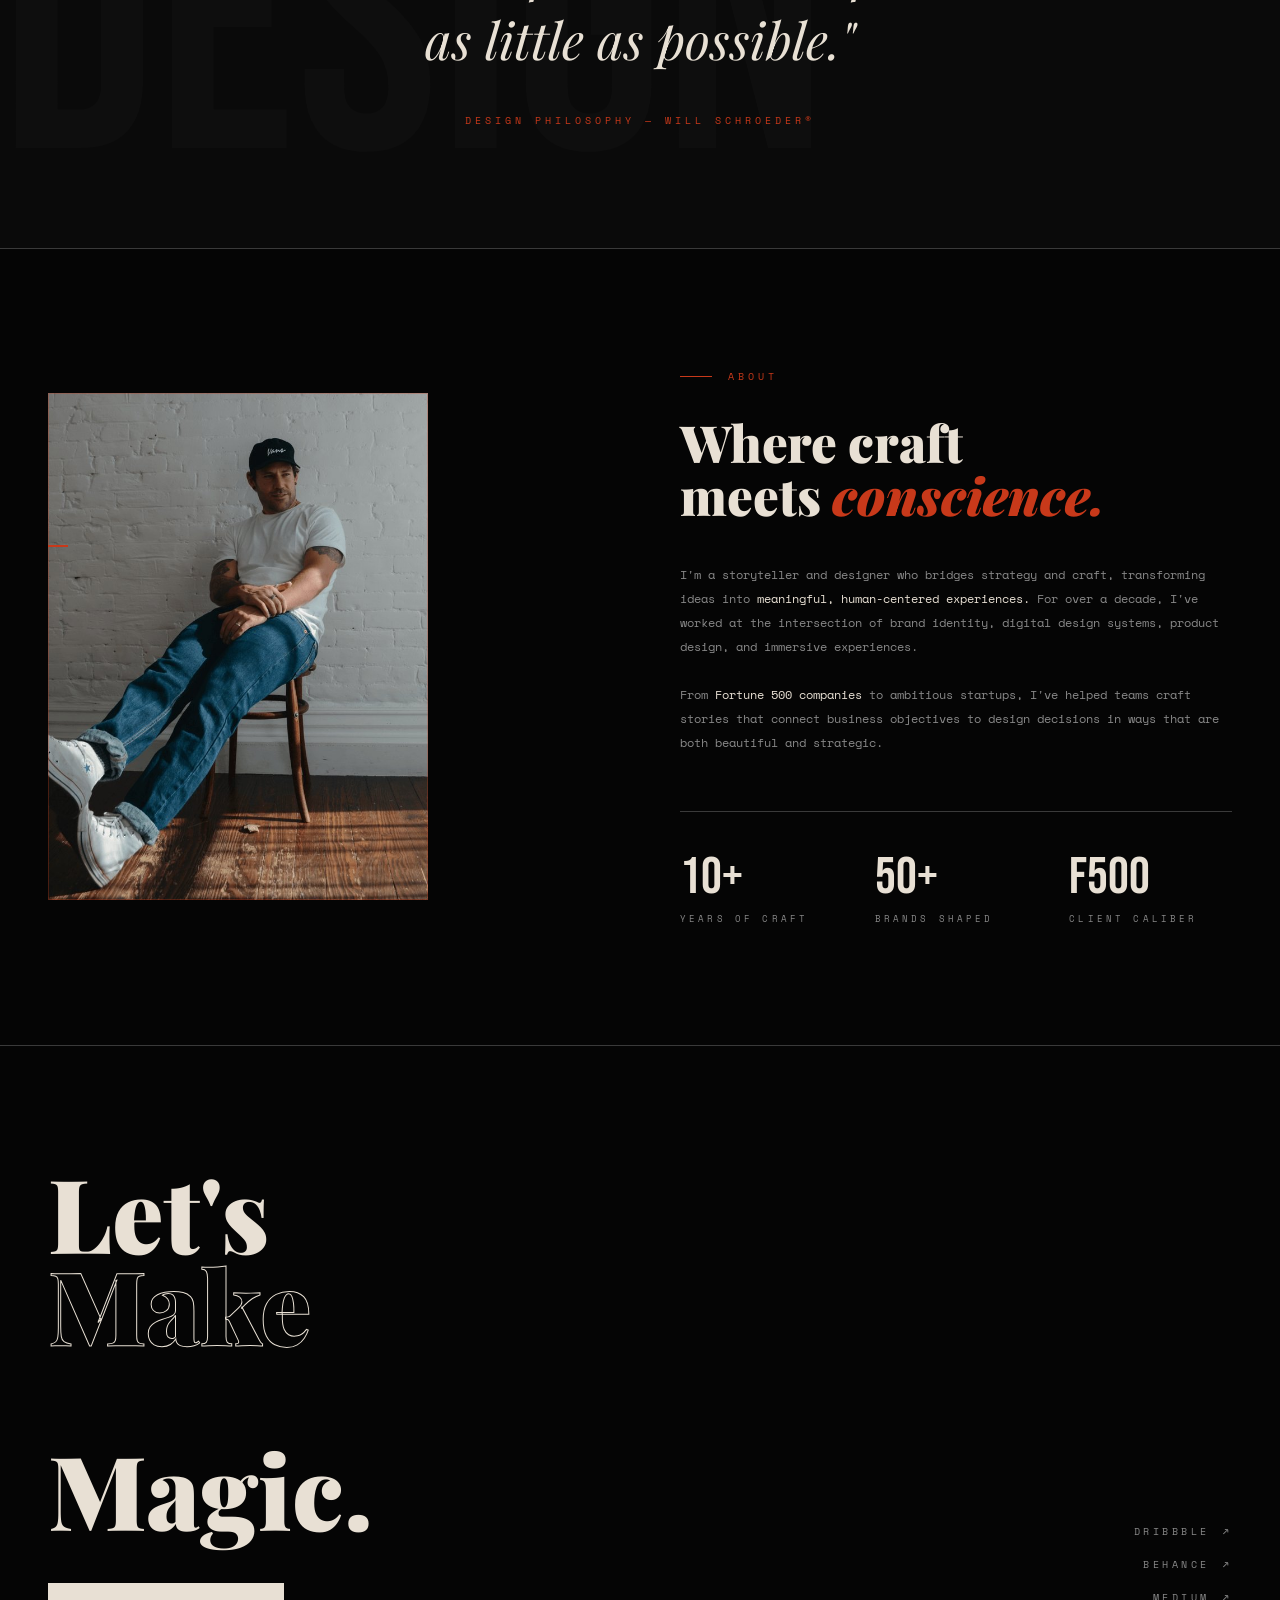
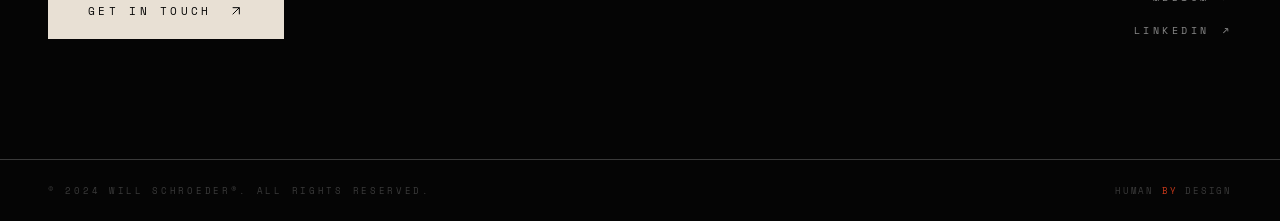
==== commit 88199144: "Add password protection to eBay Seller Hub case study Co-Authored-By: Claude Sonnet 4.6 <noreply@ant" ====
--- a/index.html
+++ b/index.html
@@ -259,6 +259,7 @@
         <h3 class="case-title">eBay Seller Hub</h3>
         <p class="case-desc">Designing the command center for millions of sellers — the same complexity, trust, and scale challenges that define great host experiences.</p>
       </div>
+      <div class="card-top-left"><div class="case-lock"><svg viewBox="0 0 24 24" stroke-width="1.5"><rect x="3" y="11" width="18" height="11" rx="2"/><path d="M7 11V7a5 5 0 0110 0v4"/></svg></div></div>
       <div class="case-arrow"><svg viewBox="0 0 24 24" stroke-width="1.5"><path d="M7 17L17 7M17 7H7M17 7v10"/></svg></div>
     </div>
     </a>
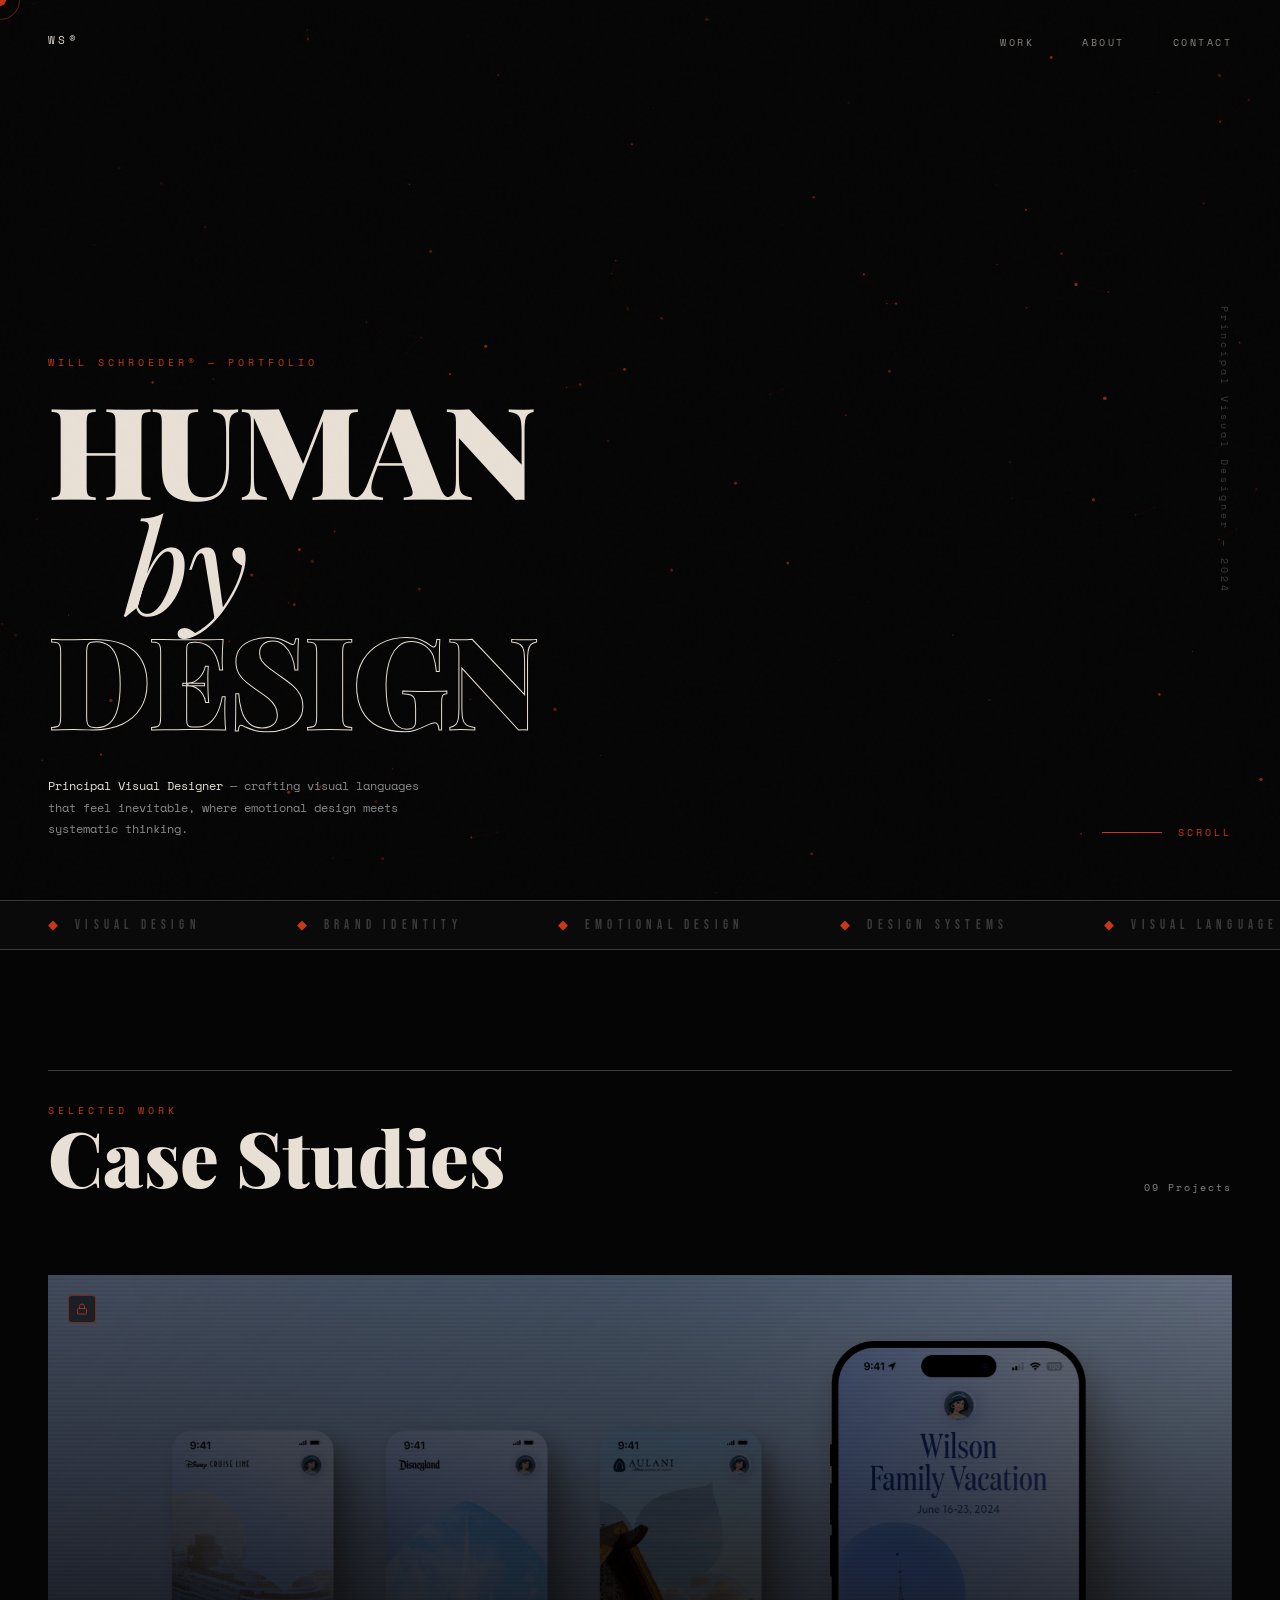
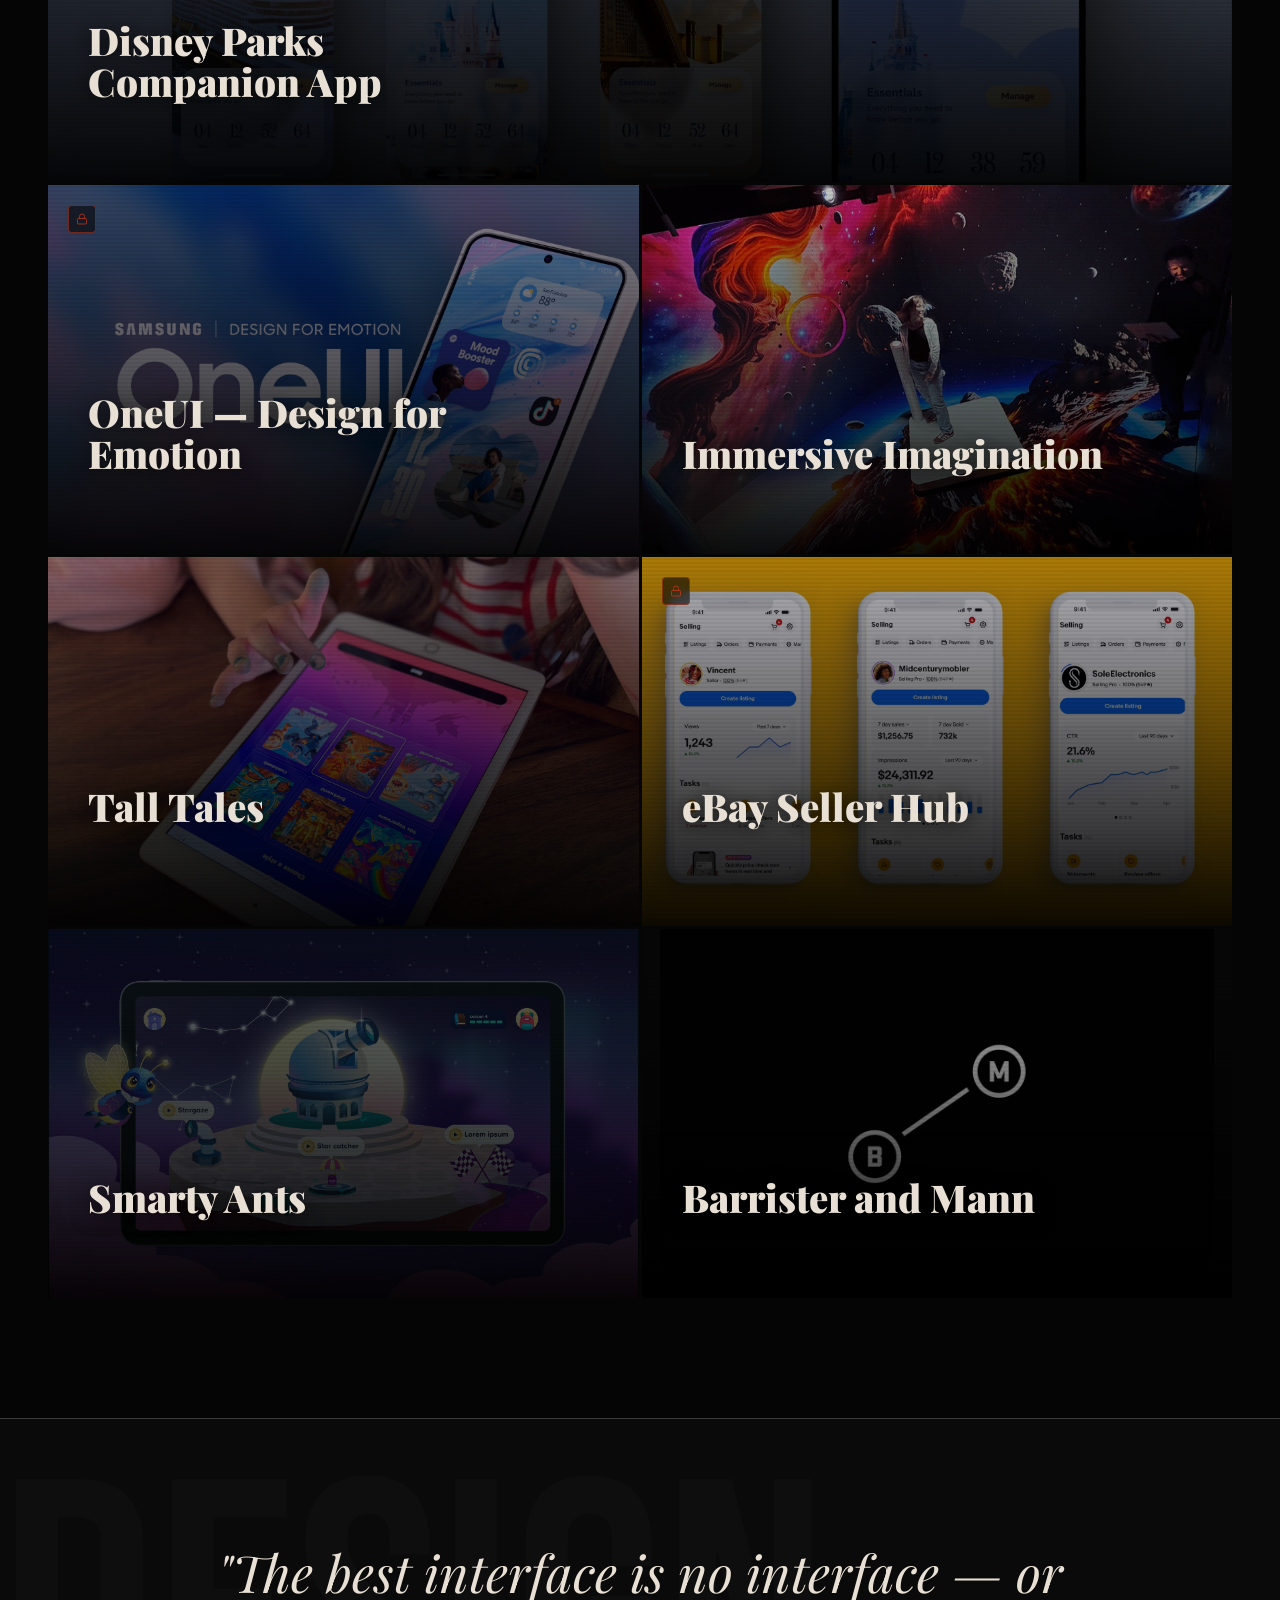
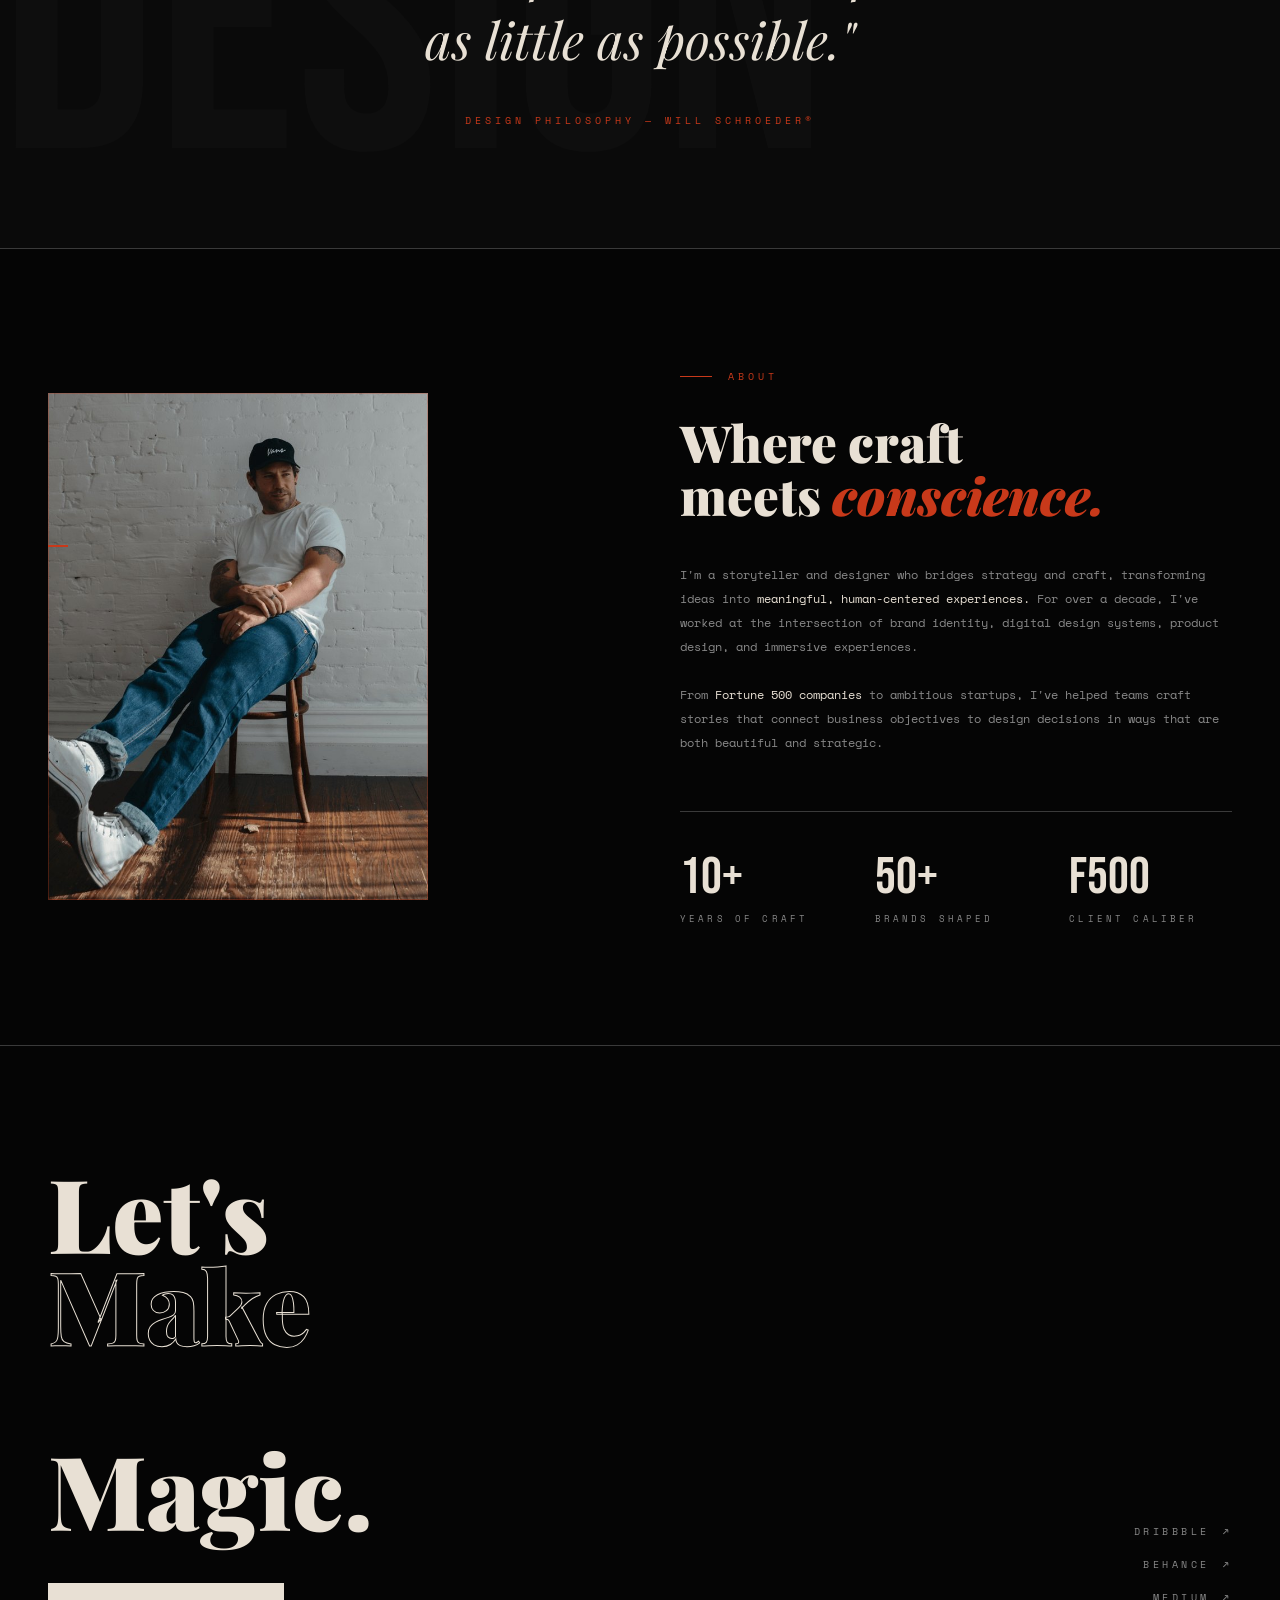
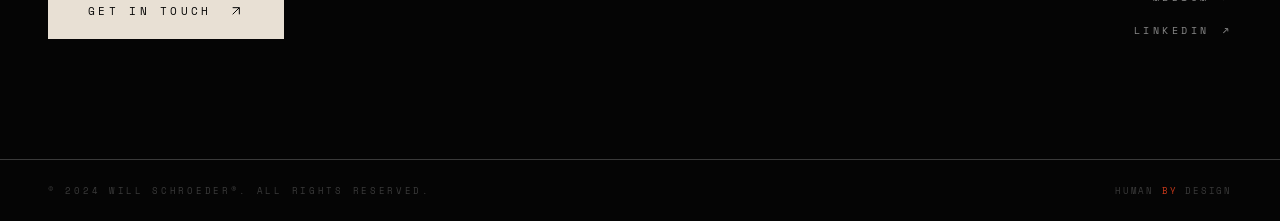
==== commit b873b546: "Add Vercel Analytics to all pages Injects the /_vercel/insights/script.js tag into every HTML page f" ====
--- a/index.html
+++ b/index.html
@@ -125,6 +125,7 @@
   .pw-close{position:absolute;top:32px;right:32px;background:none;border:none;cursor:none;font-family:'Space Mono',monospace;font-size:9px;letter-spacing:0.3em;text-transform:uppercase;color:var(--gray-light);padding:8px;transition:color 0.2s;}
   .pw-close:hover{color:var(--bone);}
 </style>
+<script defer src="/_vercel/insights/script.js"></script>
 </head>
 <body>
 <div class="cursor" id="cursor"></div>
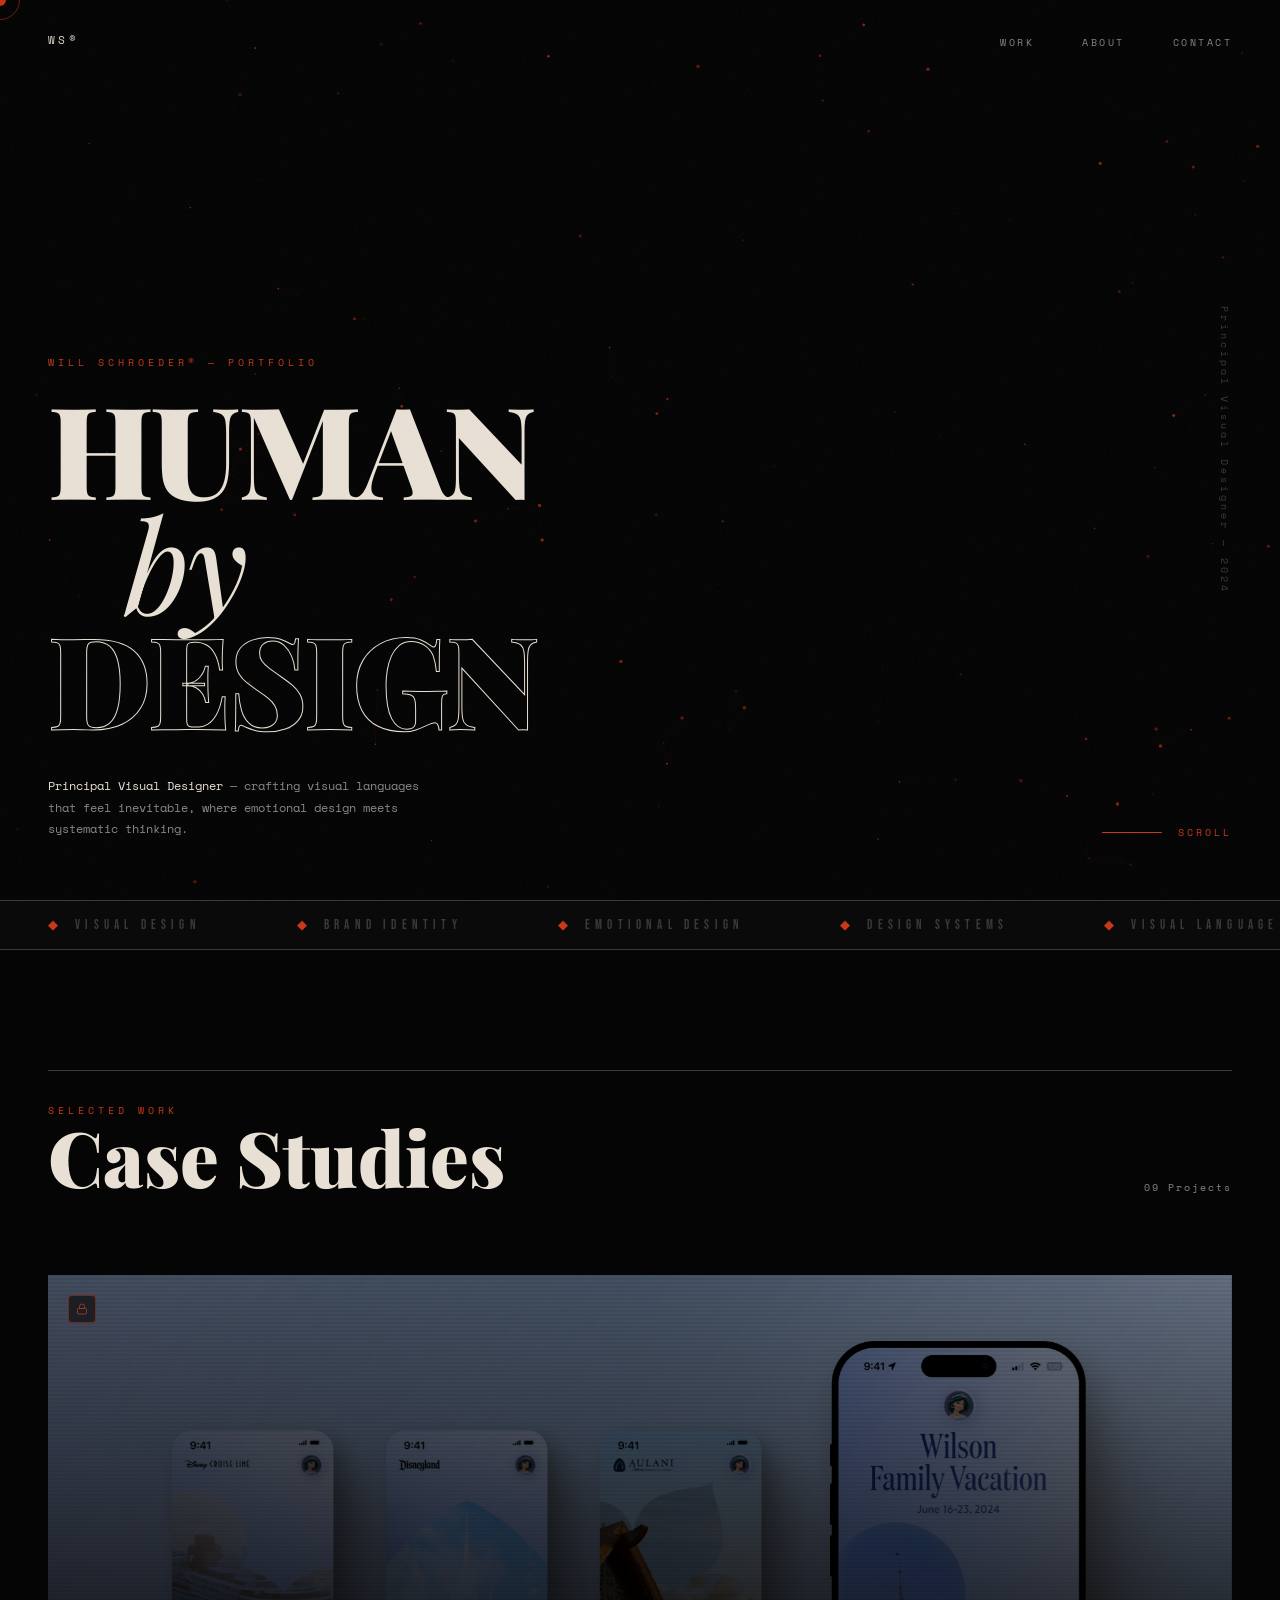
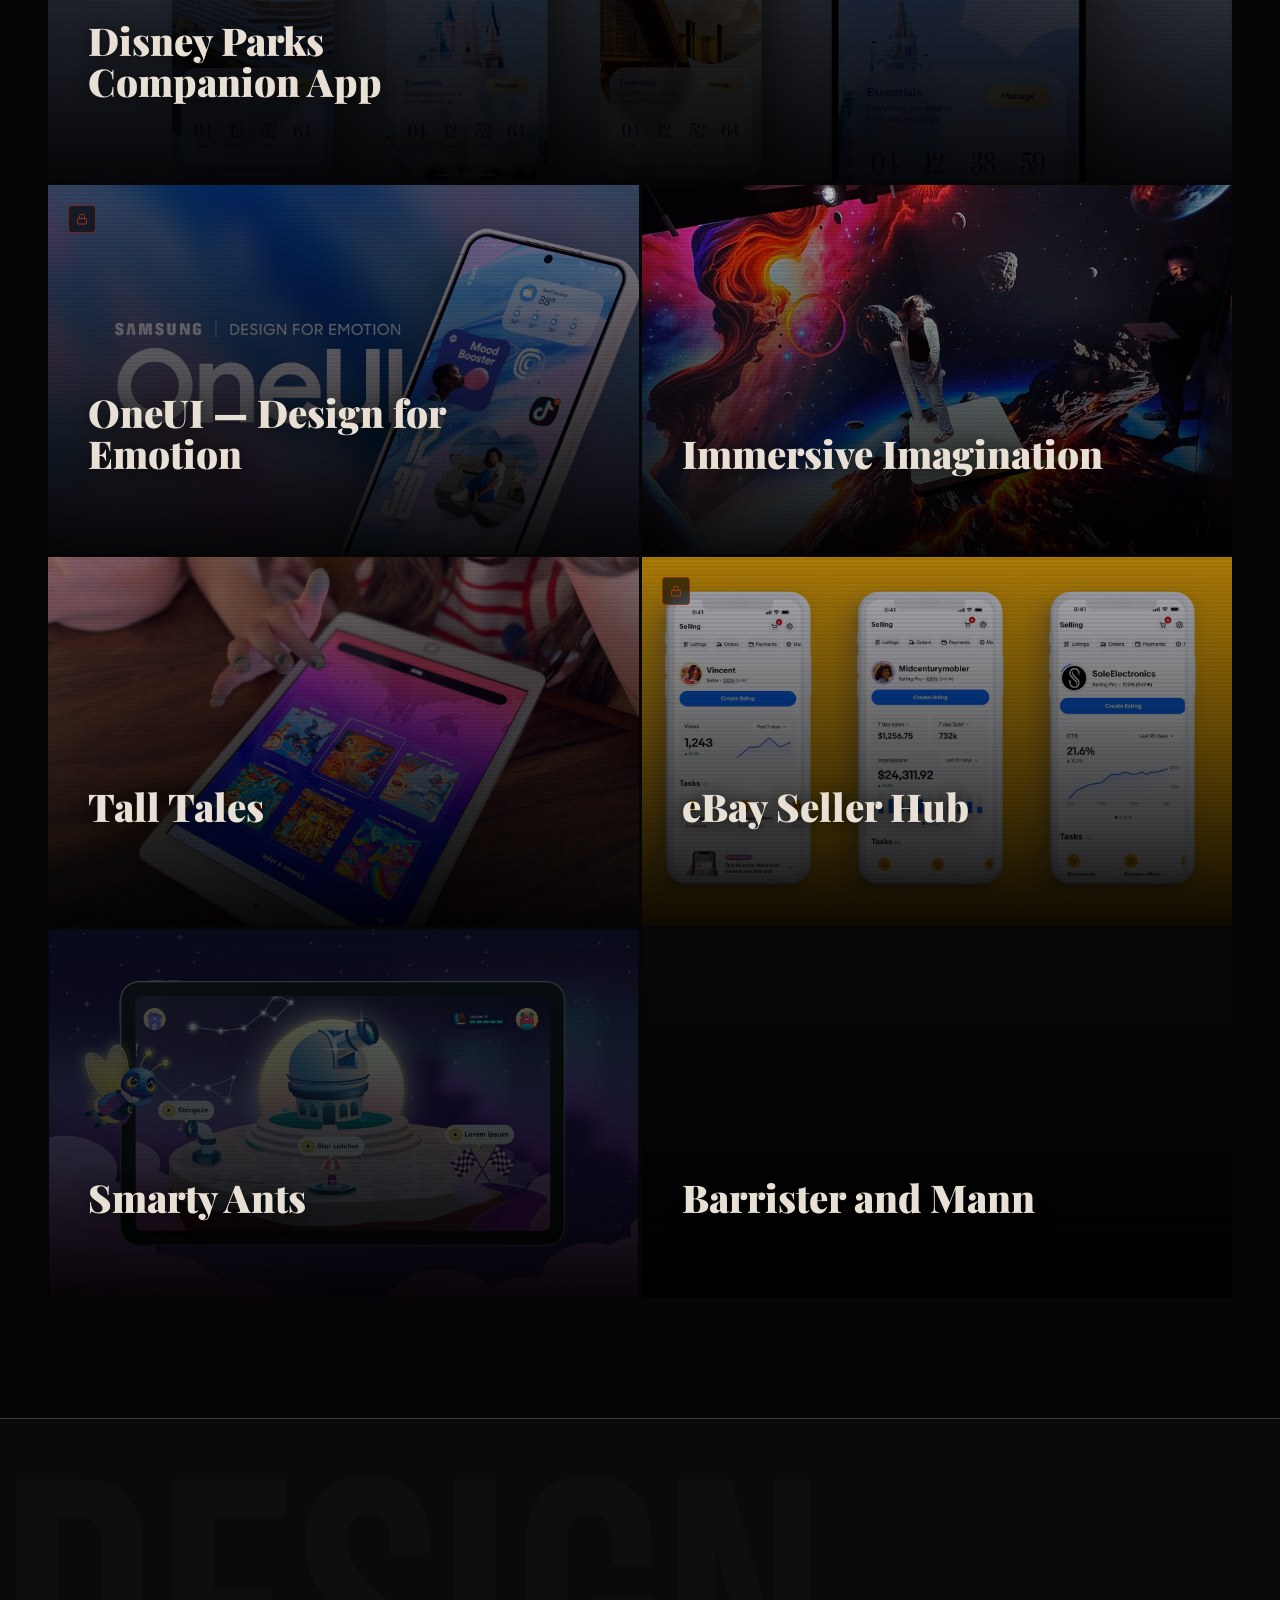
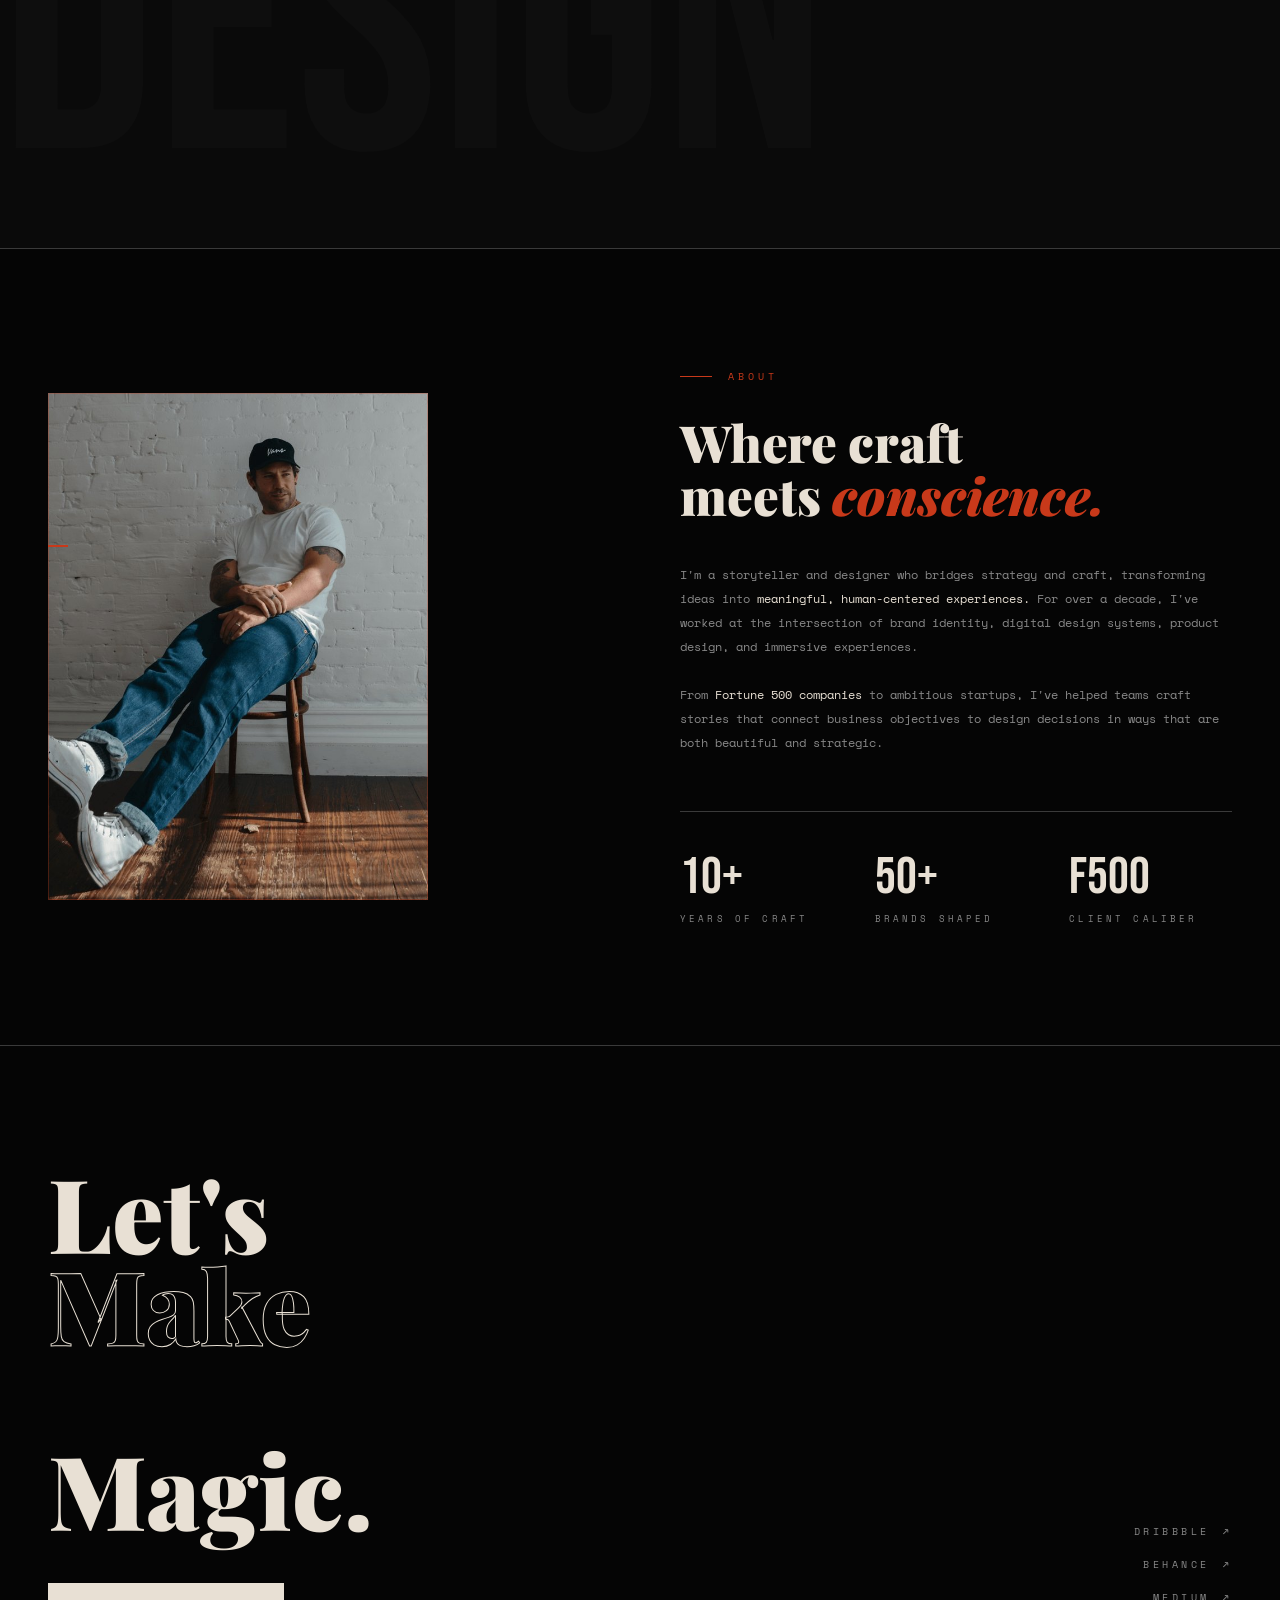
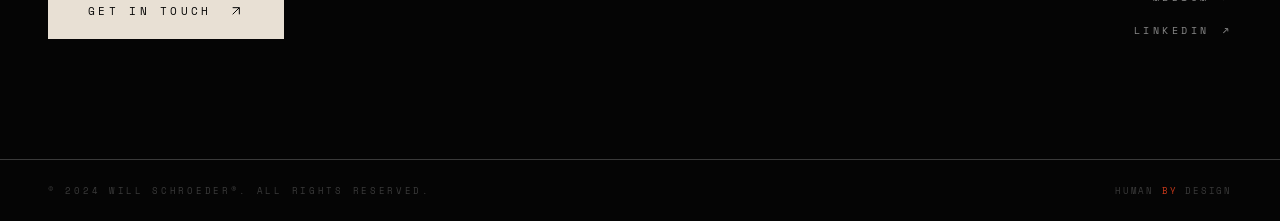
==== commit c2c6e13b: "Add Barrister and Mann case study page Full case study with hero, overview, role cards, and image se" ====
--- a/index.html
+++ b/index.html
@@ -279,16 +279,19 @@
     </div>
     </a>
 
+    <a href="work/barrister-mann.html" style="display:block;text-decoration:none;">
     <div class="case-card reveal reveal-delay-1">
-      <div class="case-card-img" style="background-image:url(/assets/images/portfolio/barrister-mann.gif);background-size:contain;background-repeat:no-repeat;background-color:#080808;background-position:center;"></div>
-      <div class="case-card-overlay" style="background:rgba(5,5,5,0.25);z-index:2;"></div>
-      <div class="case-card-gradient"></div><div class="case-card-noise"></div>
-      <div class="case-card-content">
-        <span class="case-tag">Coming Soon</span>
+      <div class="case-card-img" style="background-image:url(/assets/images/B&M/689cd8c75850a53e1032d0e8_classics-p-1600.png);background-size:cover;background-position:center;"></div>
+      <div class="case-card-overlay" style="background:rgba(5,5,5,0.3);z-index:2;"></div>
+      <div class="case-card-gradient"></div><div class="case-card-noise"></div>
+      <div class="case-card-content">
+        <span class="case-tag">Barrister and Mann — Brand Identity · Packaging · Print</span>
         <h3 class="case-title">Barrister and Mann</h3>
         <p class="case-desc">A scent-driven grooming brand reimagined — modern identity and packaging that honors craft and sensory experience.</p>
       </div>
-    </div>
+      <div class="case-arrow"><svg viewBox="0 0 24 24" stroke-width="1.5"><path d="M7 17L17 7M17 7H7M17 7v10"/></svg></div>
+    </div>
+    </a>
 
   </div>
 </section>
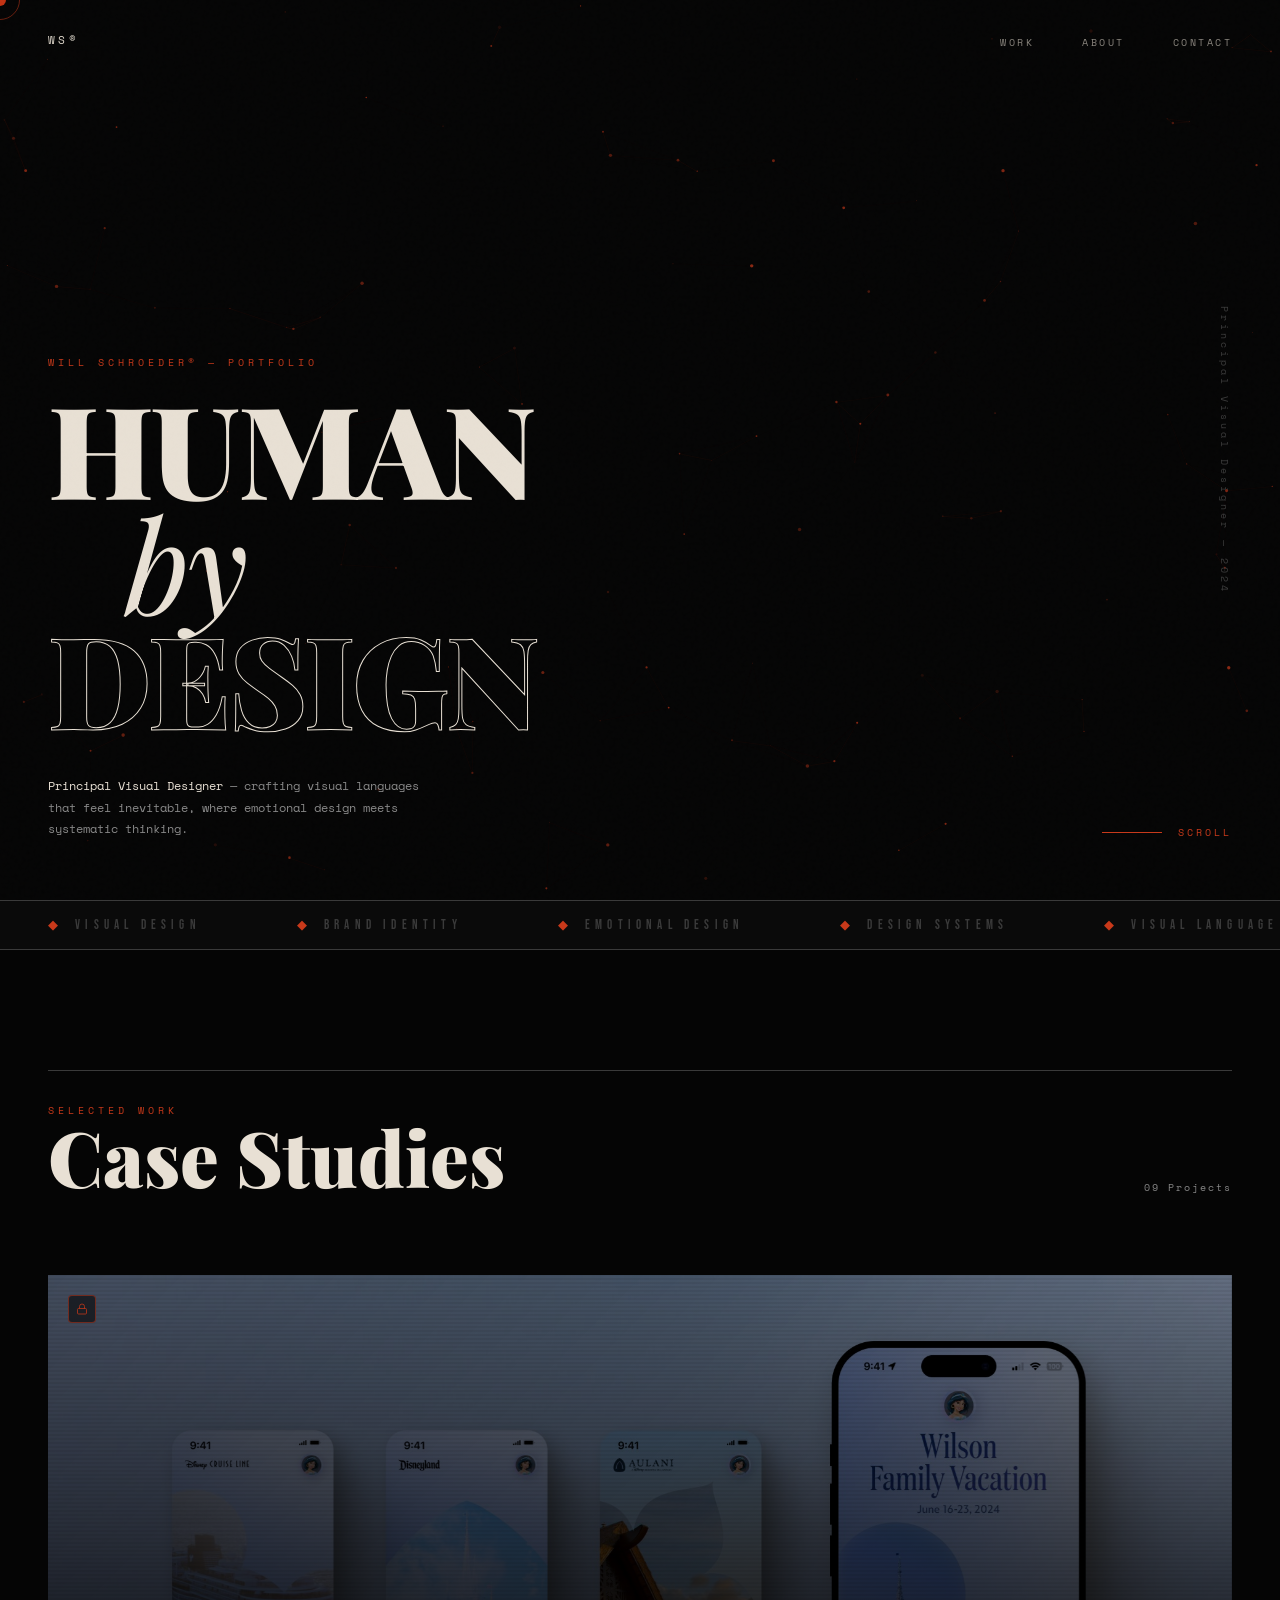
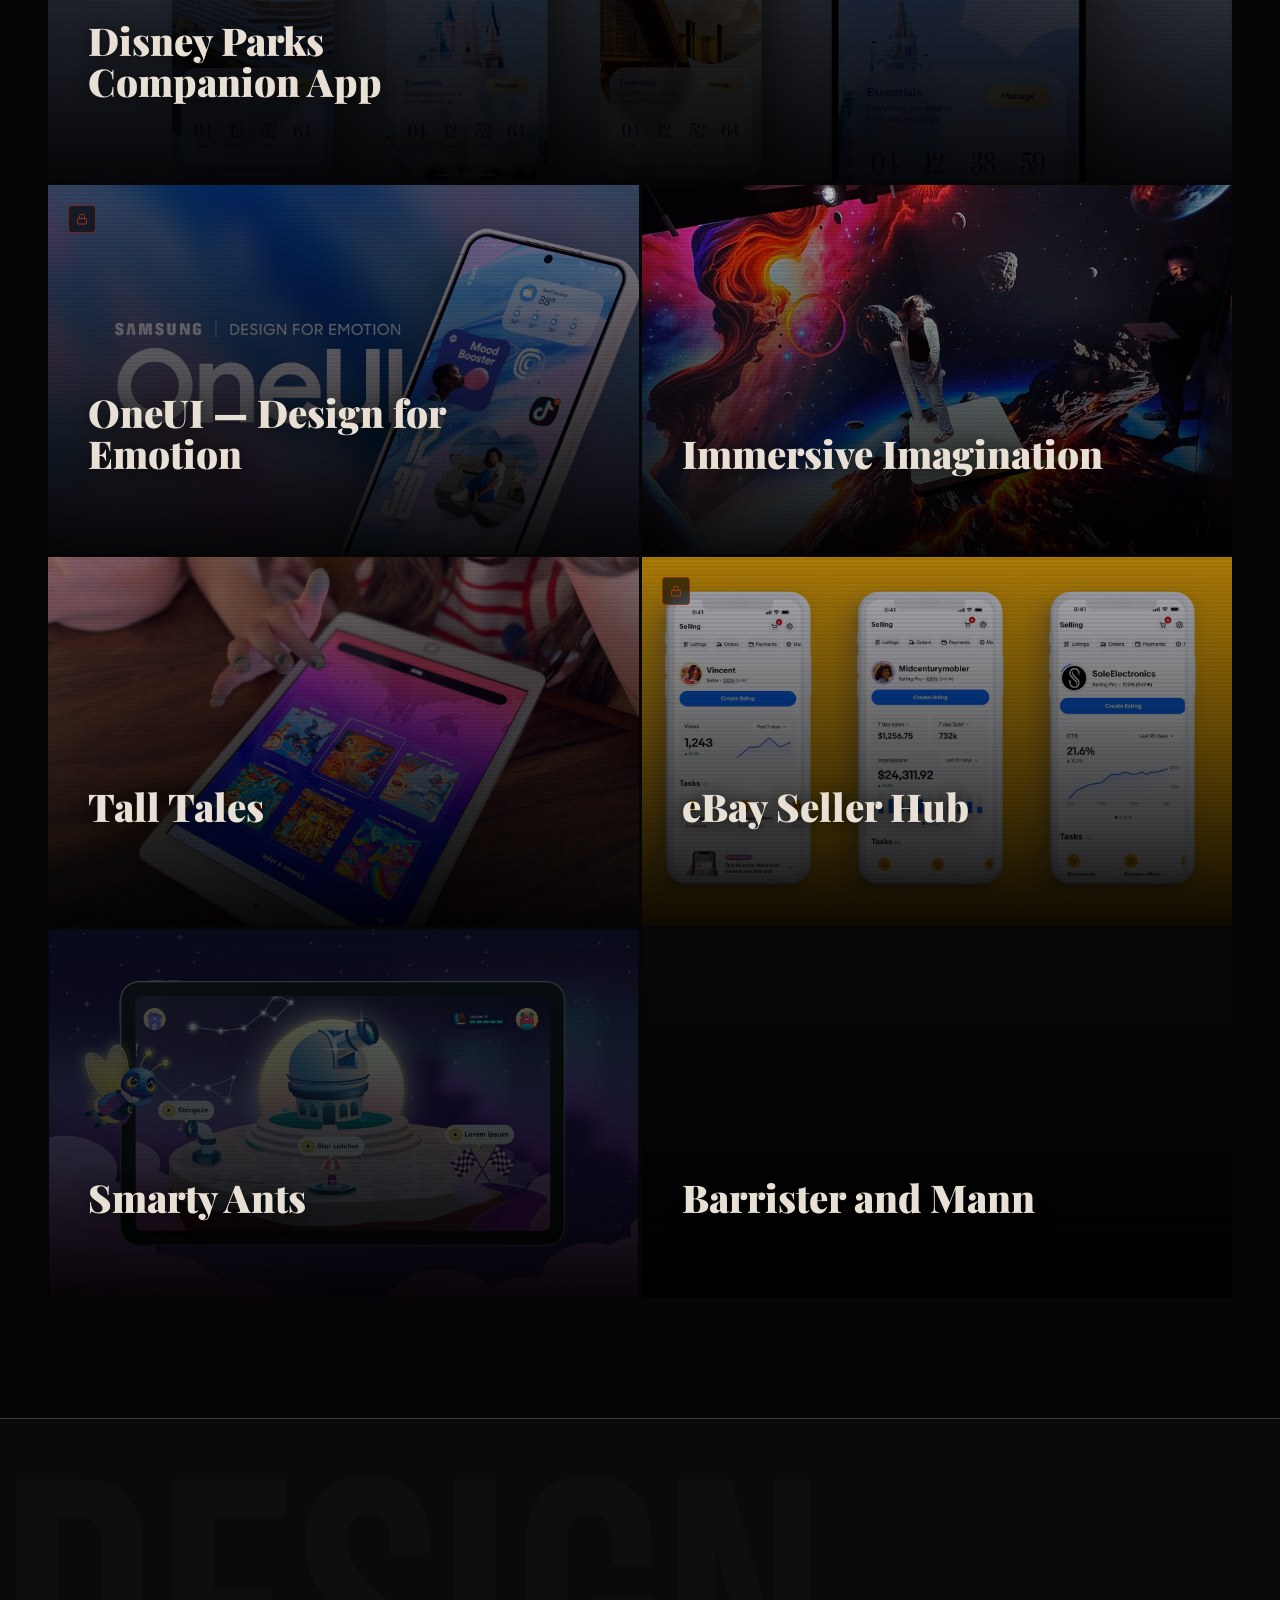
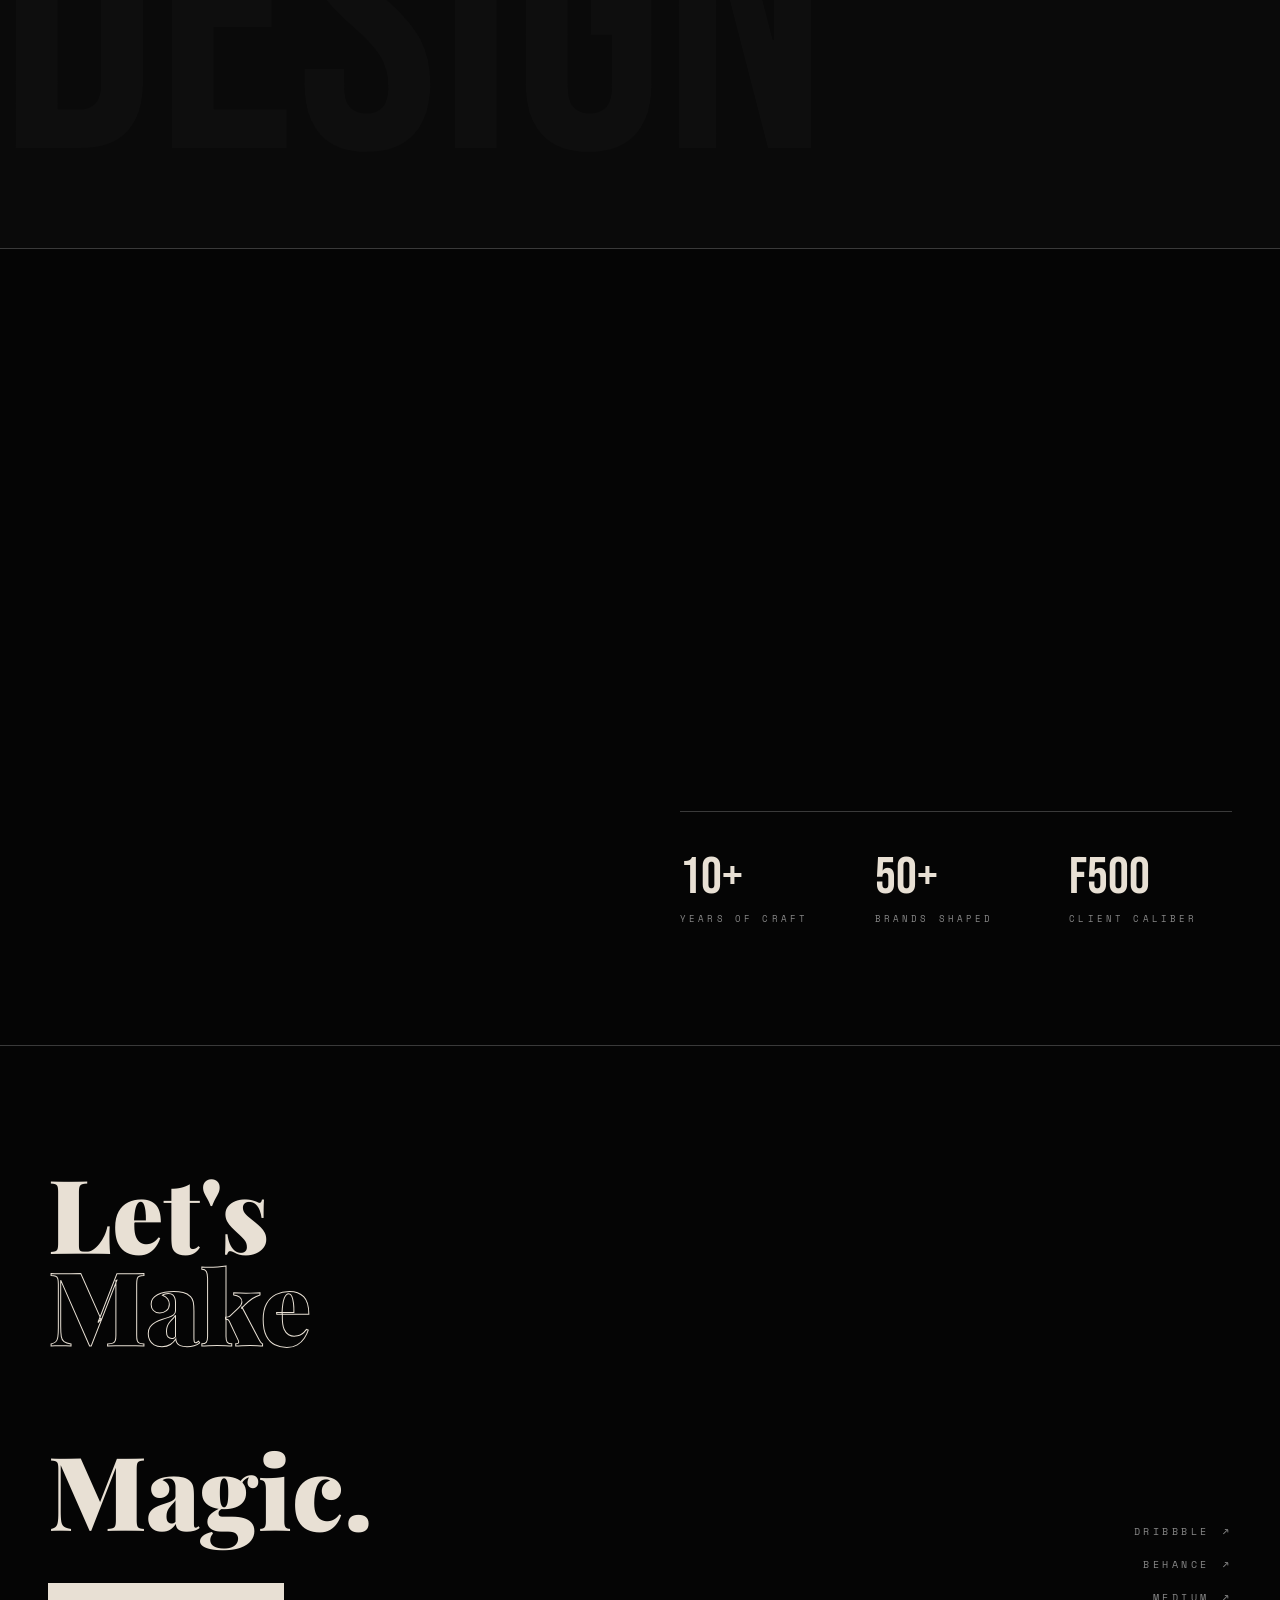
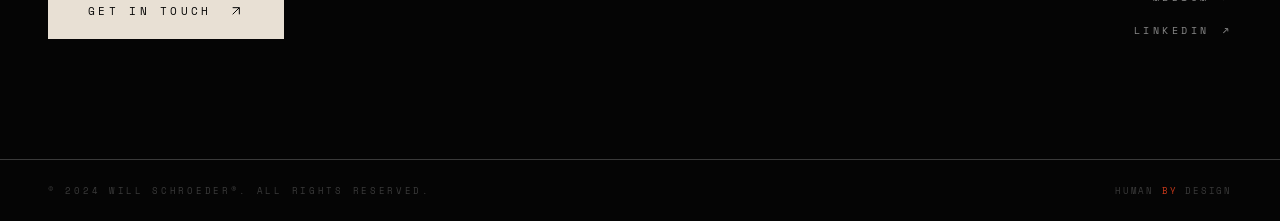
==== commit 32a793f7: "Update password to 'hello' Co-Authored-By: Claude Sonnet 4.6 <noreply@anthropic.com>" ====
--- a/index.html
+++ b/index.html
@@ -374,7 +374,7 @@
   window.addEventListener('scroll',()=>{if(window.scrollY>80){nav.style.mixBlendMode='normal';nav.style.background='rgba(5,5,5,0.88)';nav.style.backdropFilter='blur(12px)';nav.style.borderBottom='1px solid rgba(58,58,58,0.4)';}else{nav.style.mixBlendMode='difference';nav.style.background='';nav.style.backdropFilter='';nav.style.borderBottom='';}});
 
   // Password protection for locked projects
-  const PW='massimo';
+  const PW='hello';
   const overlay=document.getElementById('pwOverlay');
   const pwInput=document.getElementById('pwInput');
   const pwWrap=document.getElementById('pwInputWrap');
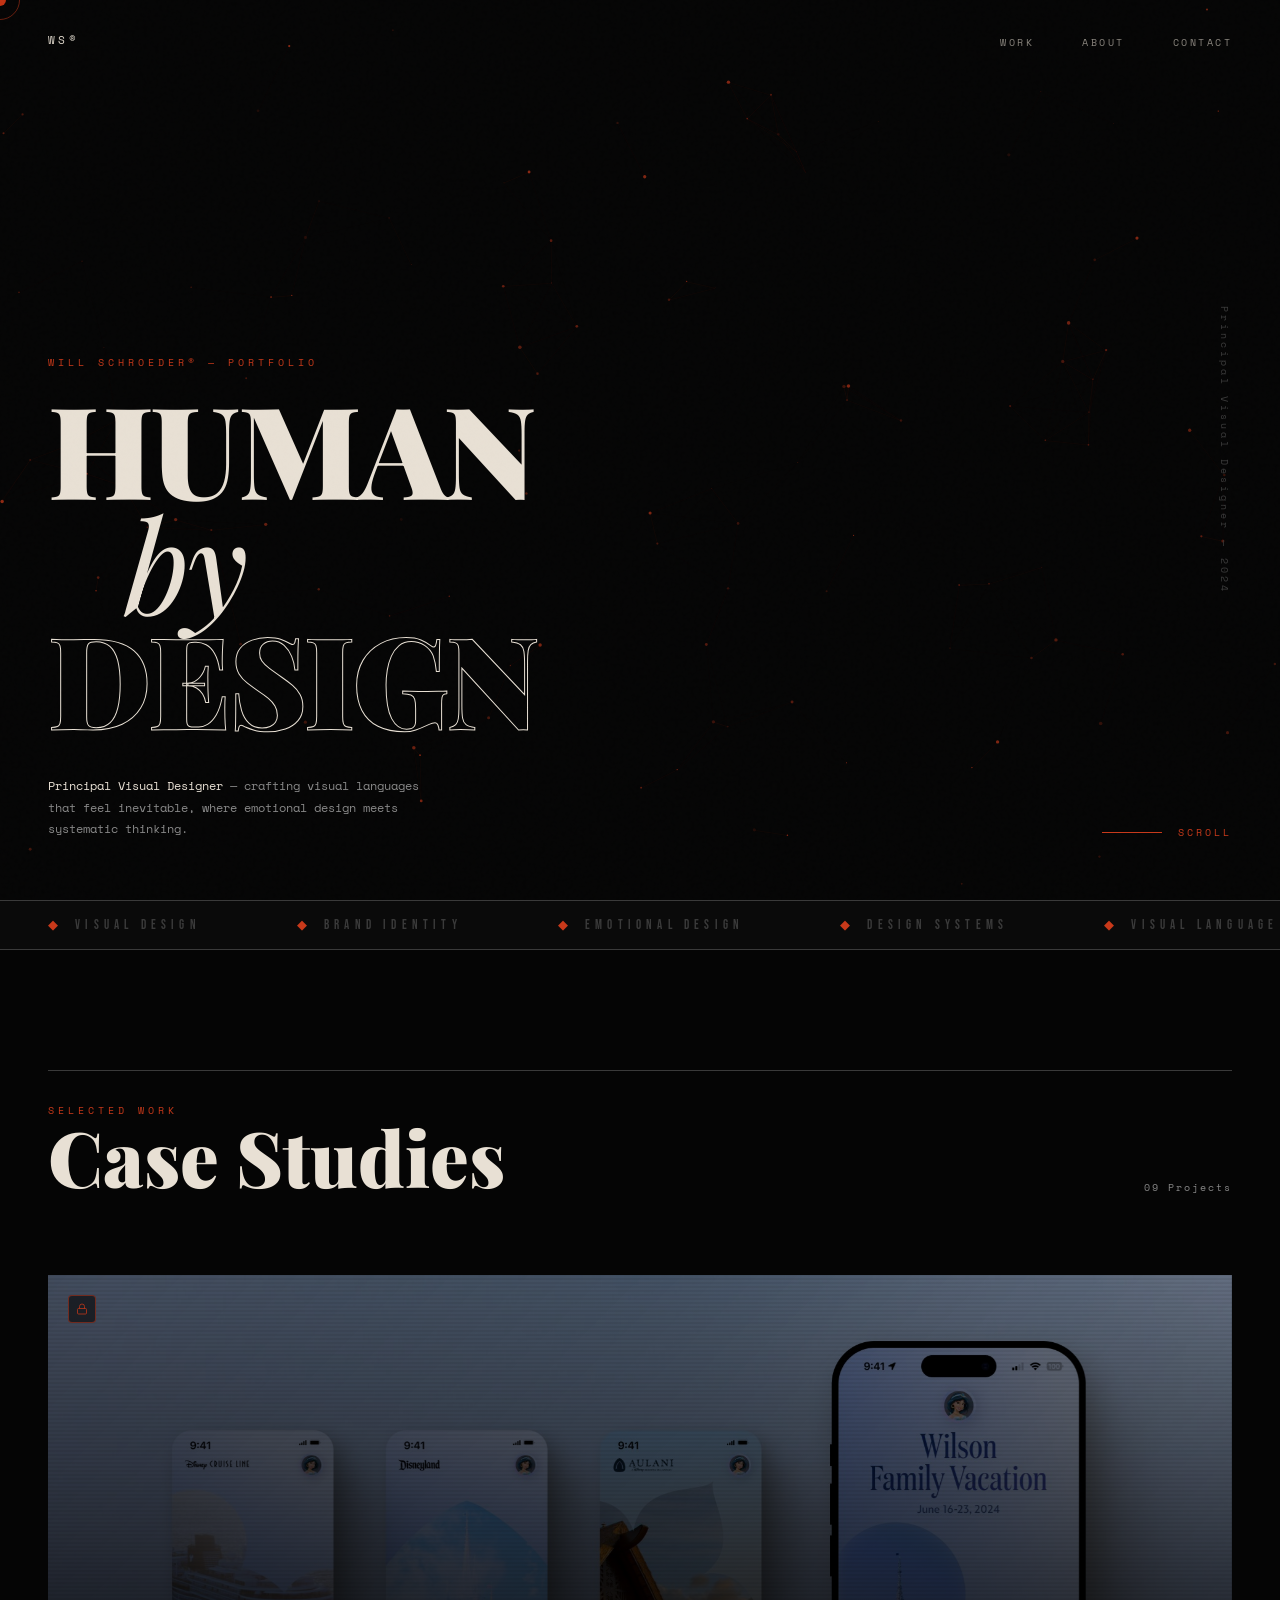
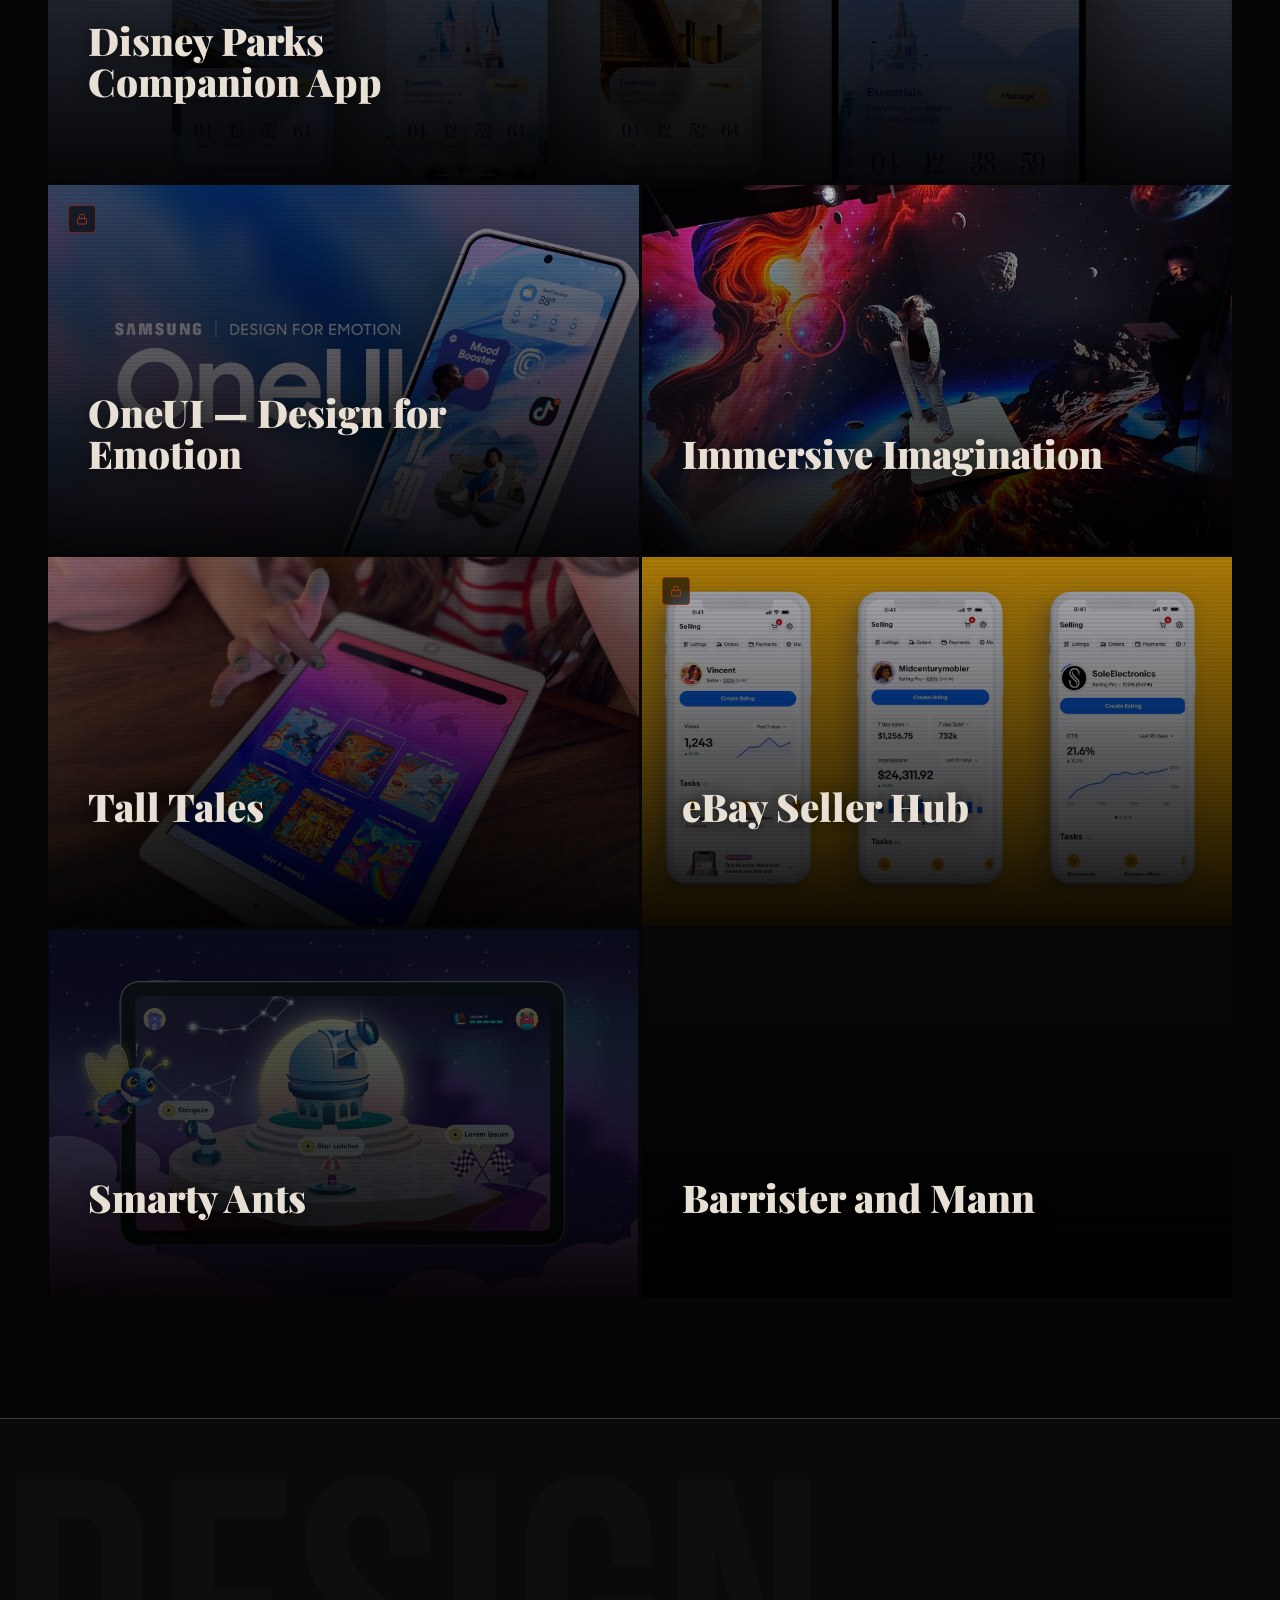
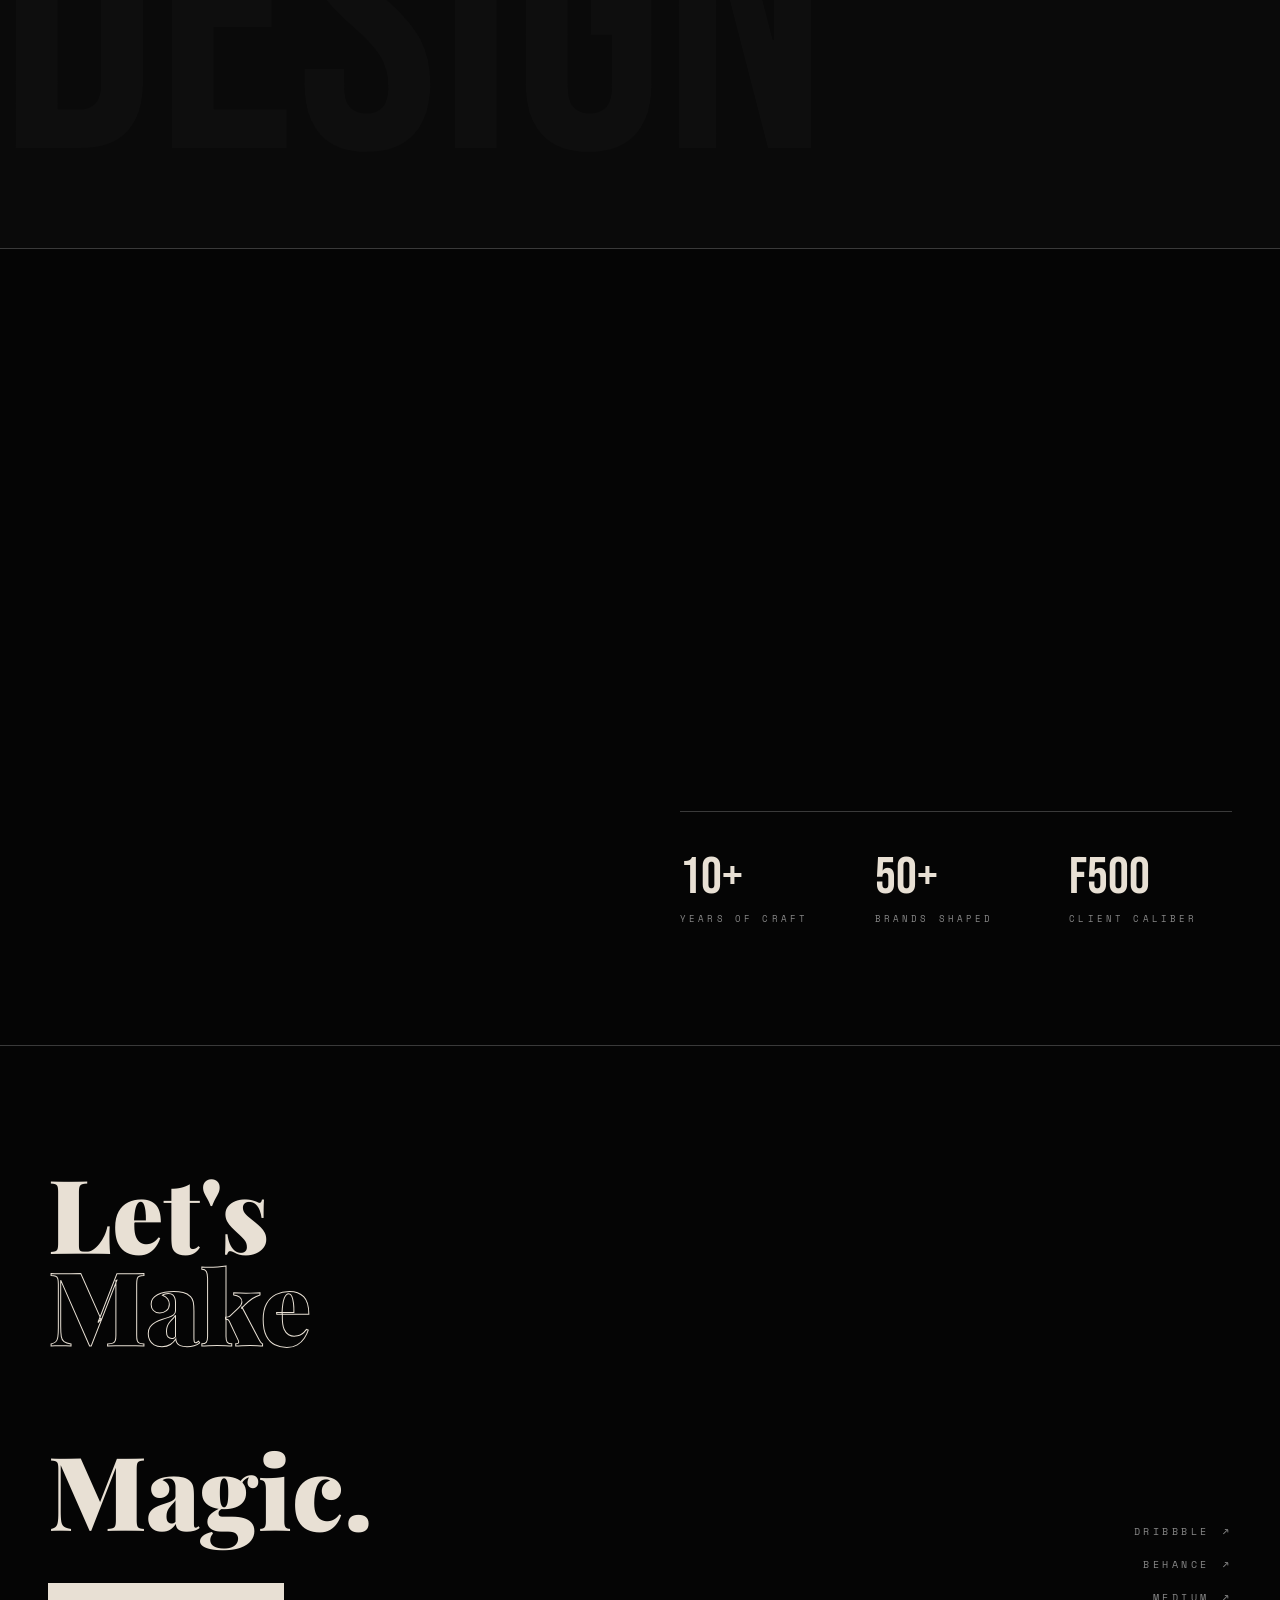
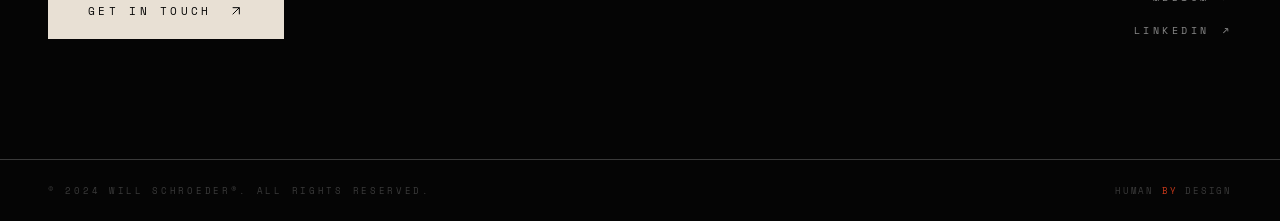
==== commit a3af92bf: "Fix B&M image paths — URL-encode ampersand in folder name Browser can't resolve 'B&M' in URLs; repla" ====
--- a/index.html
+++ b/index.html
@@ -281,7 +281,7 @@
 
     <a href="work/barrister-mann.html" style="display:block;text-decoration:none;">
     <div class="case-card reveal reveal-delay-1">
-      <div class="case-card-img" style="background-image:url(/assets/images/B&M/689cd8c75850a53e1032d0e8_classics-p-1600.png);background-size:cover;background-position:center;"></div>
+      <div class="case-card-img" style="background-image:url(/assets/images/B%26M/689cd8c75850a53e1032d0e8_classics-p-1600.png);background-size:cover;background-position:center;"></div>
       <div class="case-card-overlay" style="background:rgba(5,5,5,0.3);z-index:2;"></div>
       <div class="case-card-gradient"></div><div class="case-card-noise"></div>
       <div class="case-card-content">
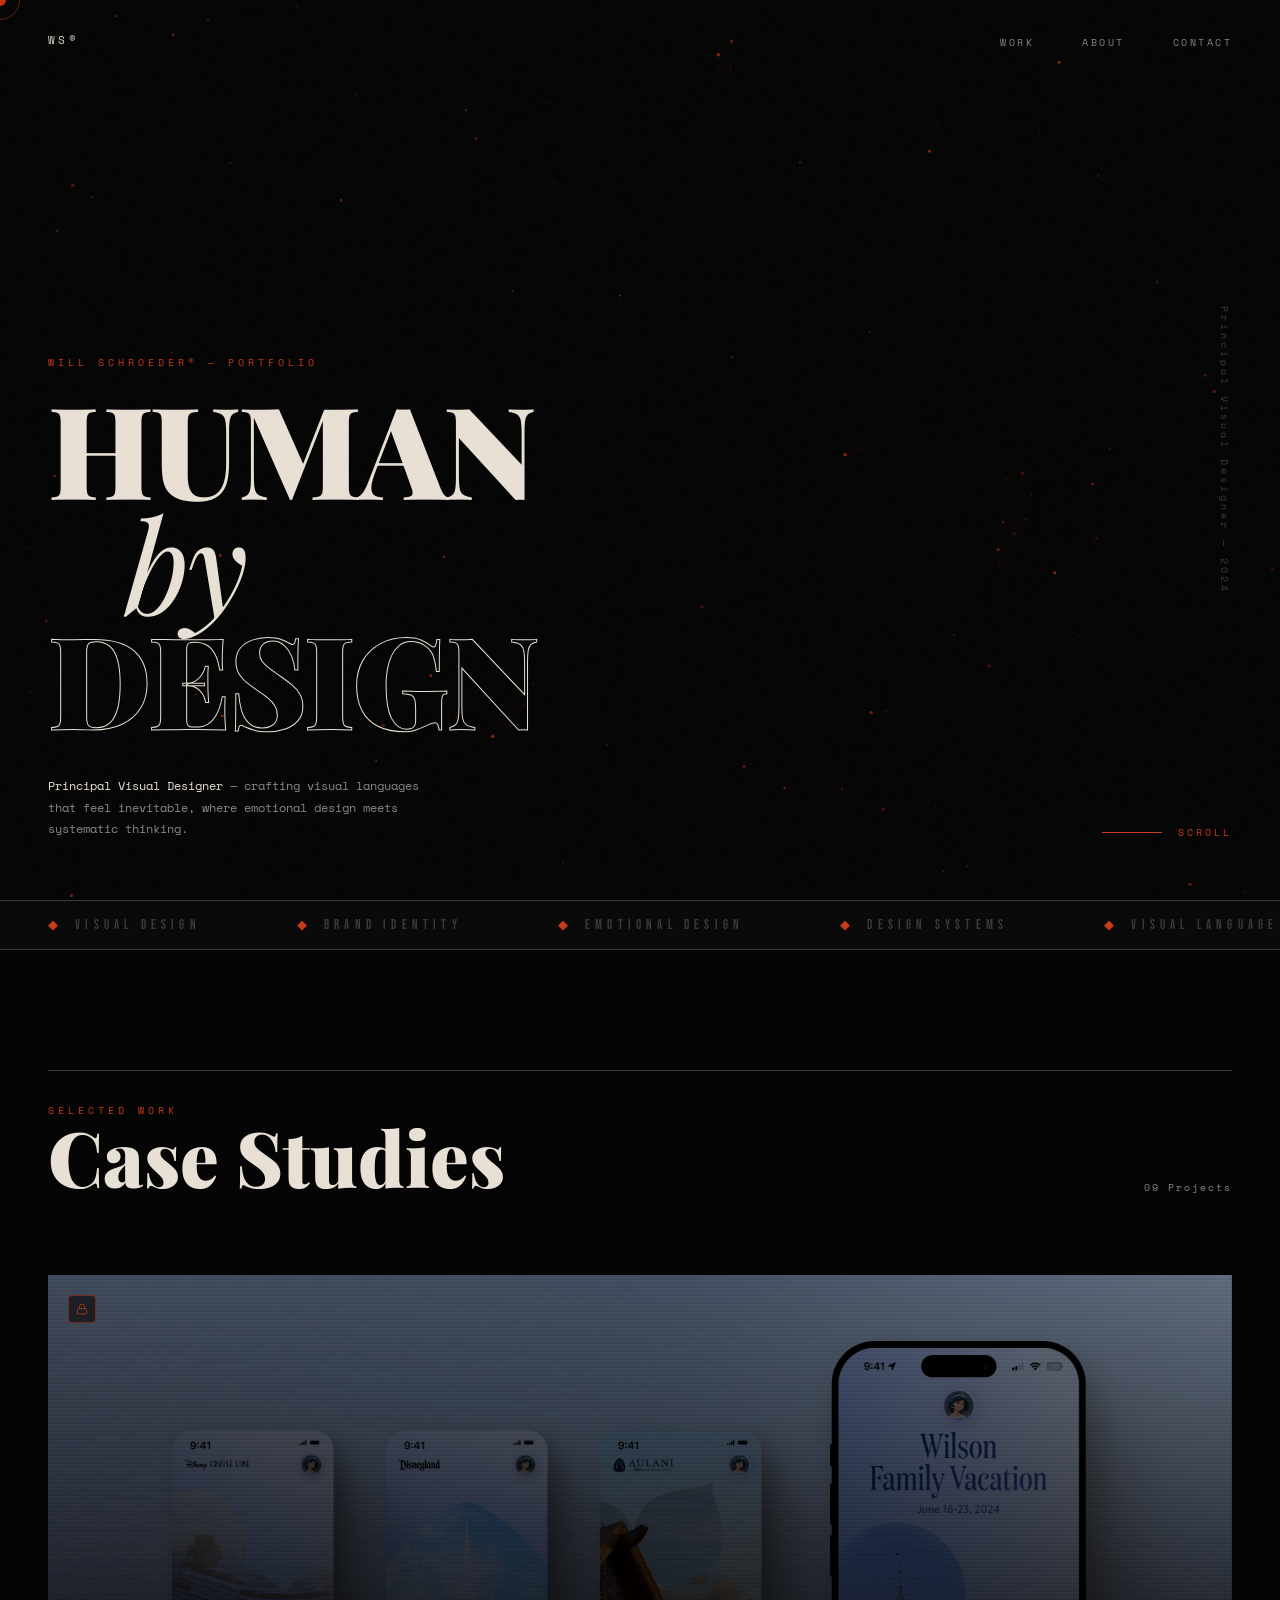
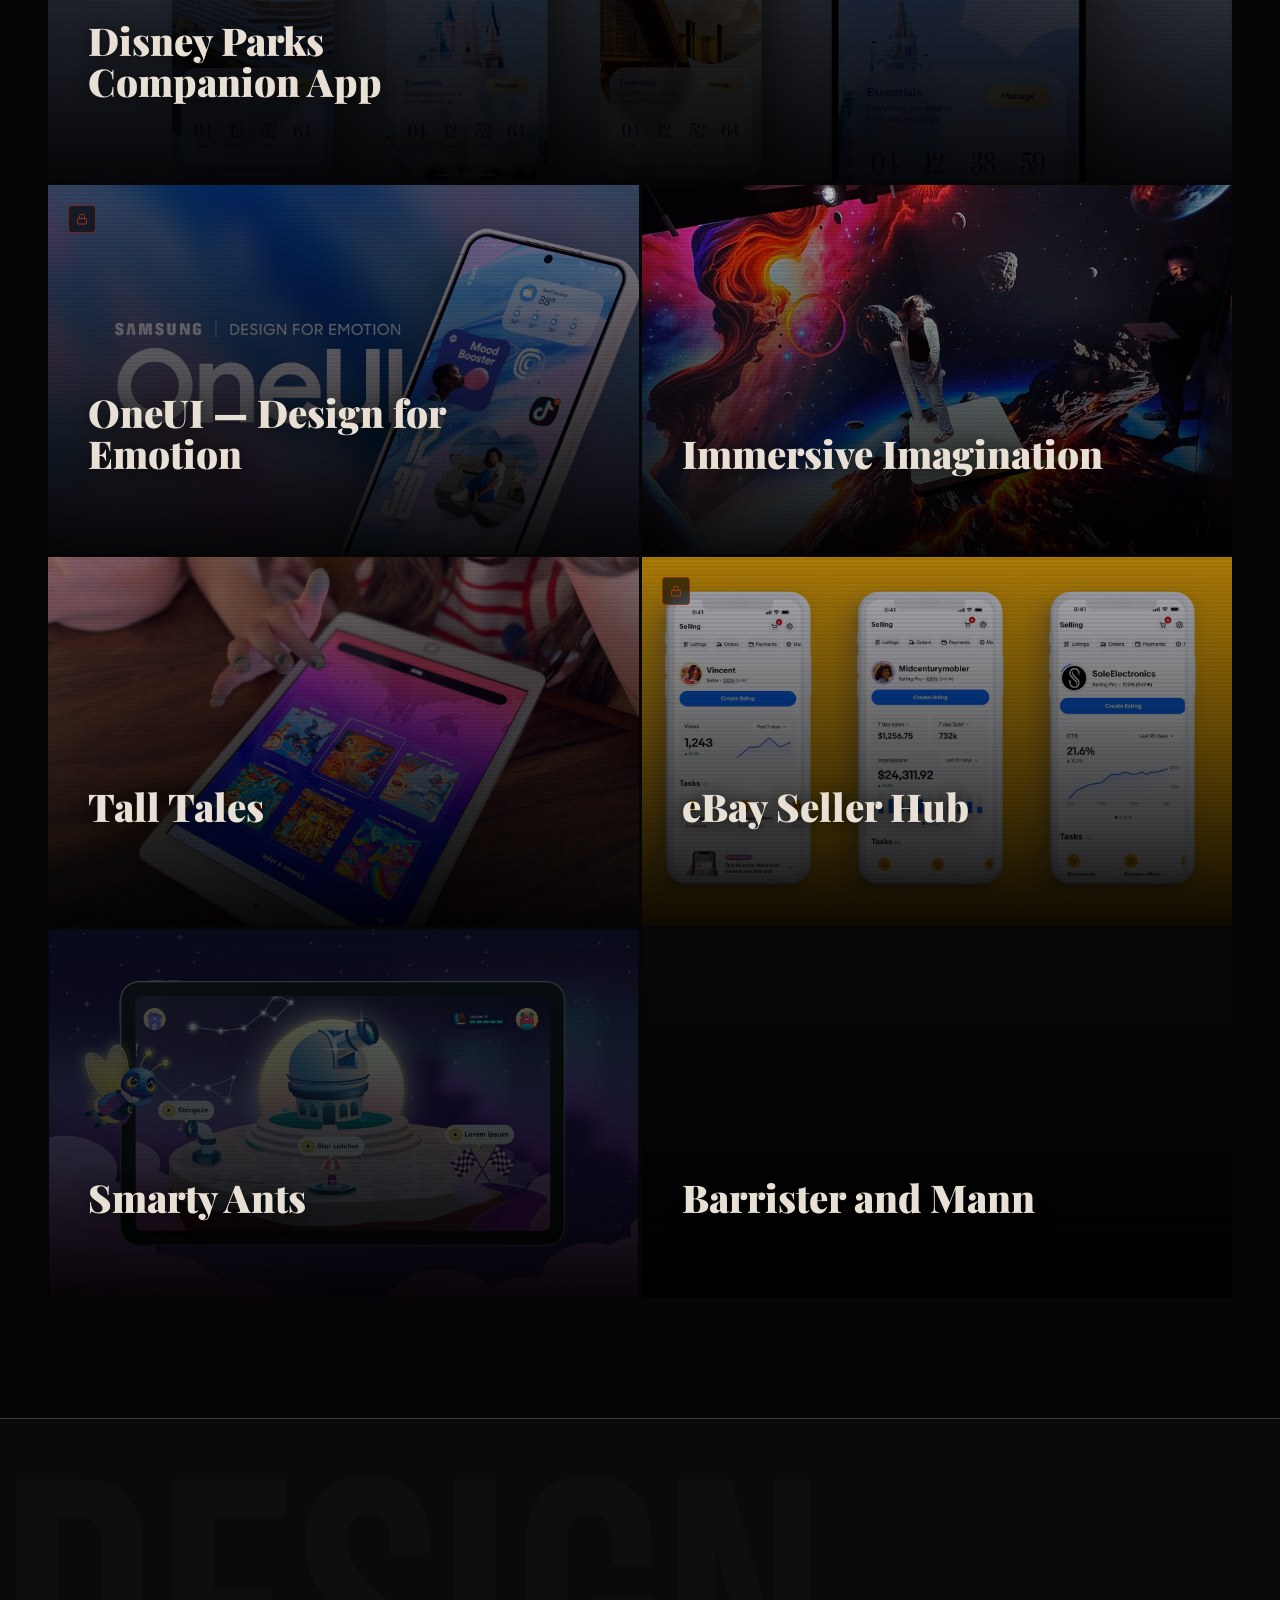
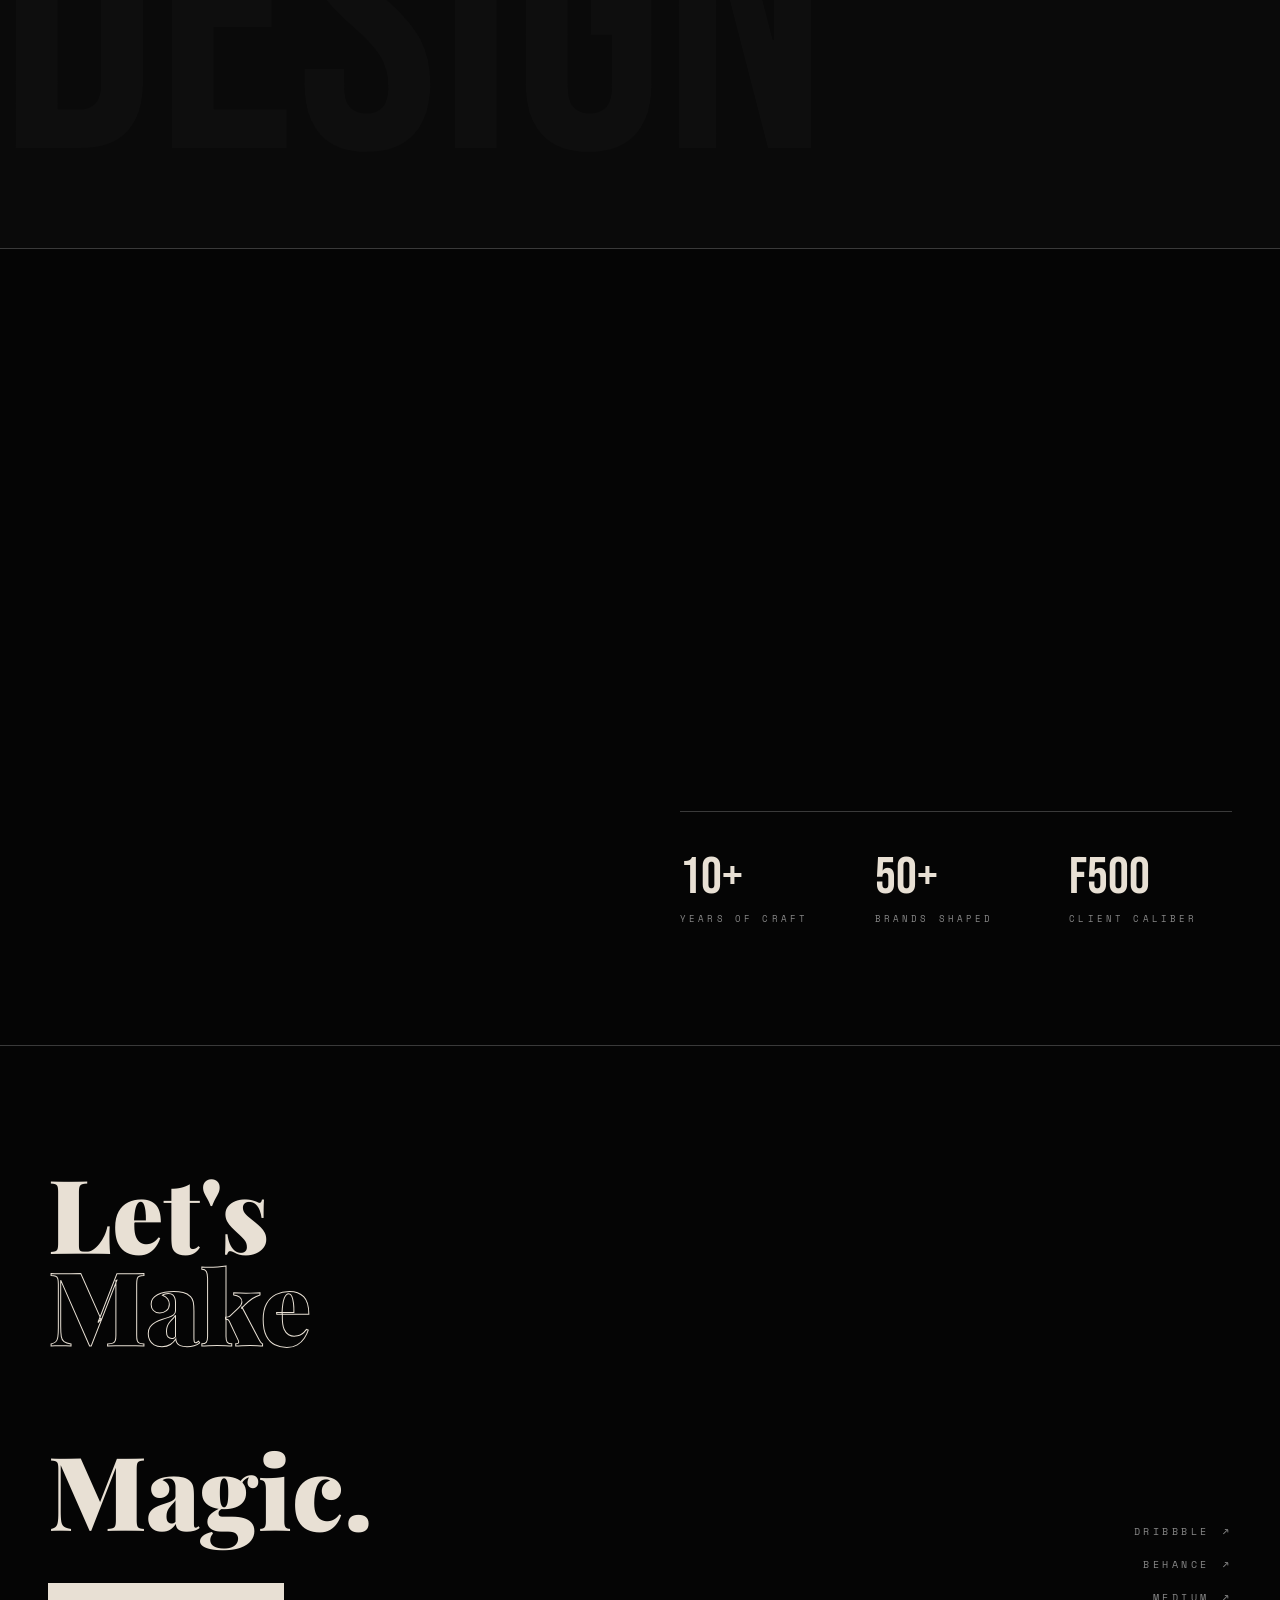
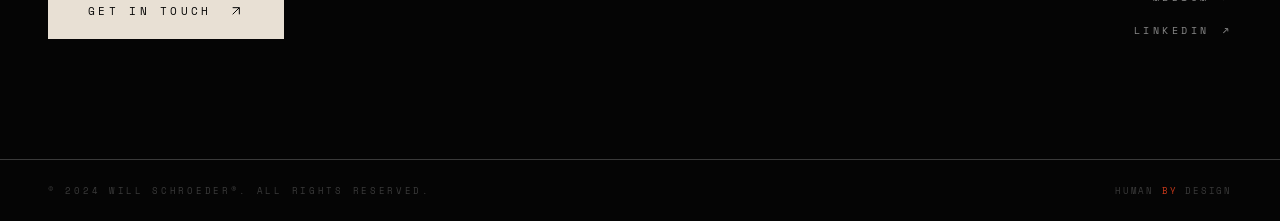
==== commit d24efa7f: "Fix image paths to match renamed BM folder Co-Authored-By: Claude Sonnet 4.6 <noreply@anthropic.com>" ====
--- a/index.html
+++ b/index.html
@@ -281,7 +281,7 @@
 
     <a href="work/barrister-mann.html" style="display:block;text-decoration:none;">
     <div class="case-card reveal reveal-delay-1">
-      <div class="case-card-img" style="background-image:url(/assets/images/B%26M/689cd8c75850a53e1032d0e8_classics-p-1600.png);background-size:cover;background-position:center;"></div>
+      <div class="case-card-img" style="background-image:url(/assets/images/BM/689cd8c75850a53e1032d0e8_classics-p-1600.png);background-size:cover;background-position:center;"></div>
       <div class="case-card-overlay" style="background:rgba(5,5,5,0.3);z-index:2;"></div>
       <div class="case-card-gradient"></div><div class="case-card-noise"></div>
       <div class="case-card-content">
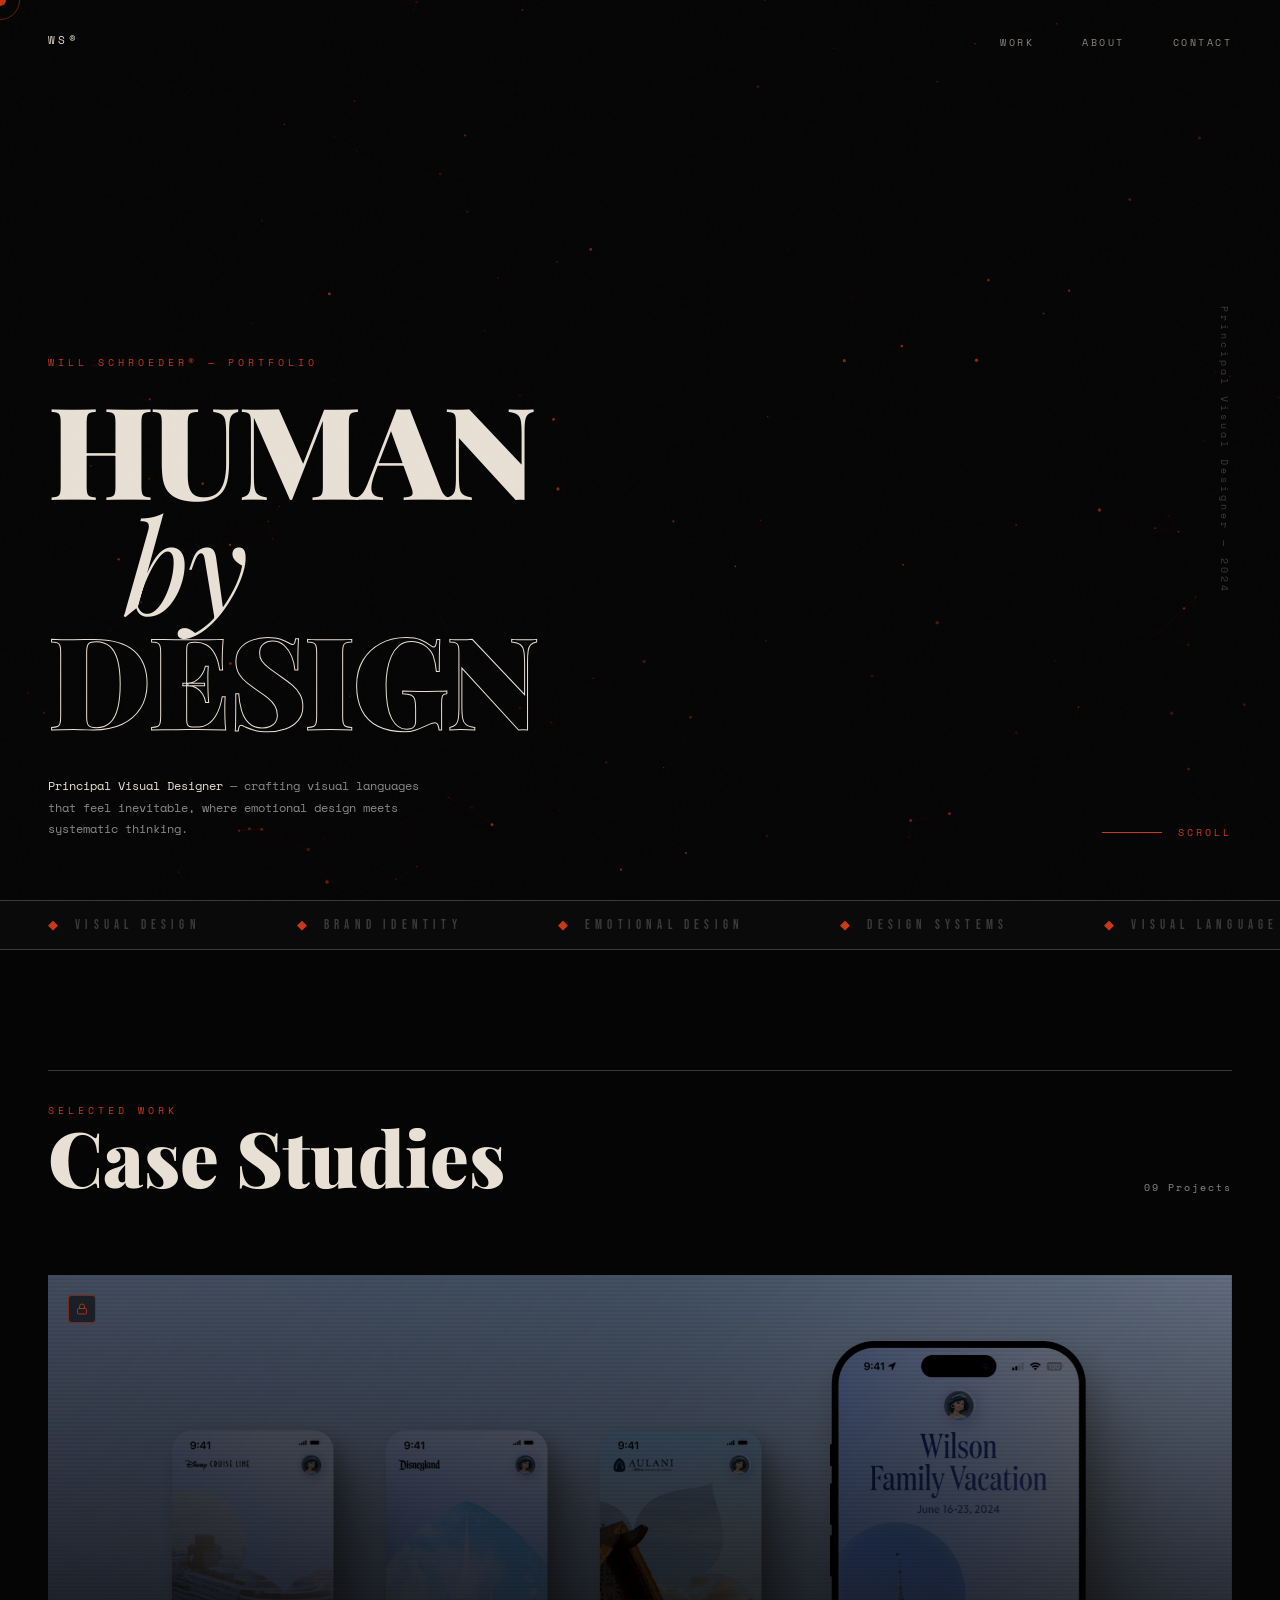
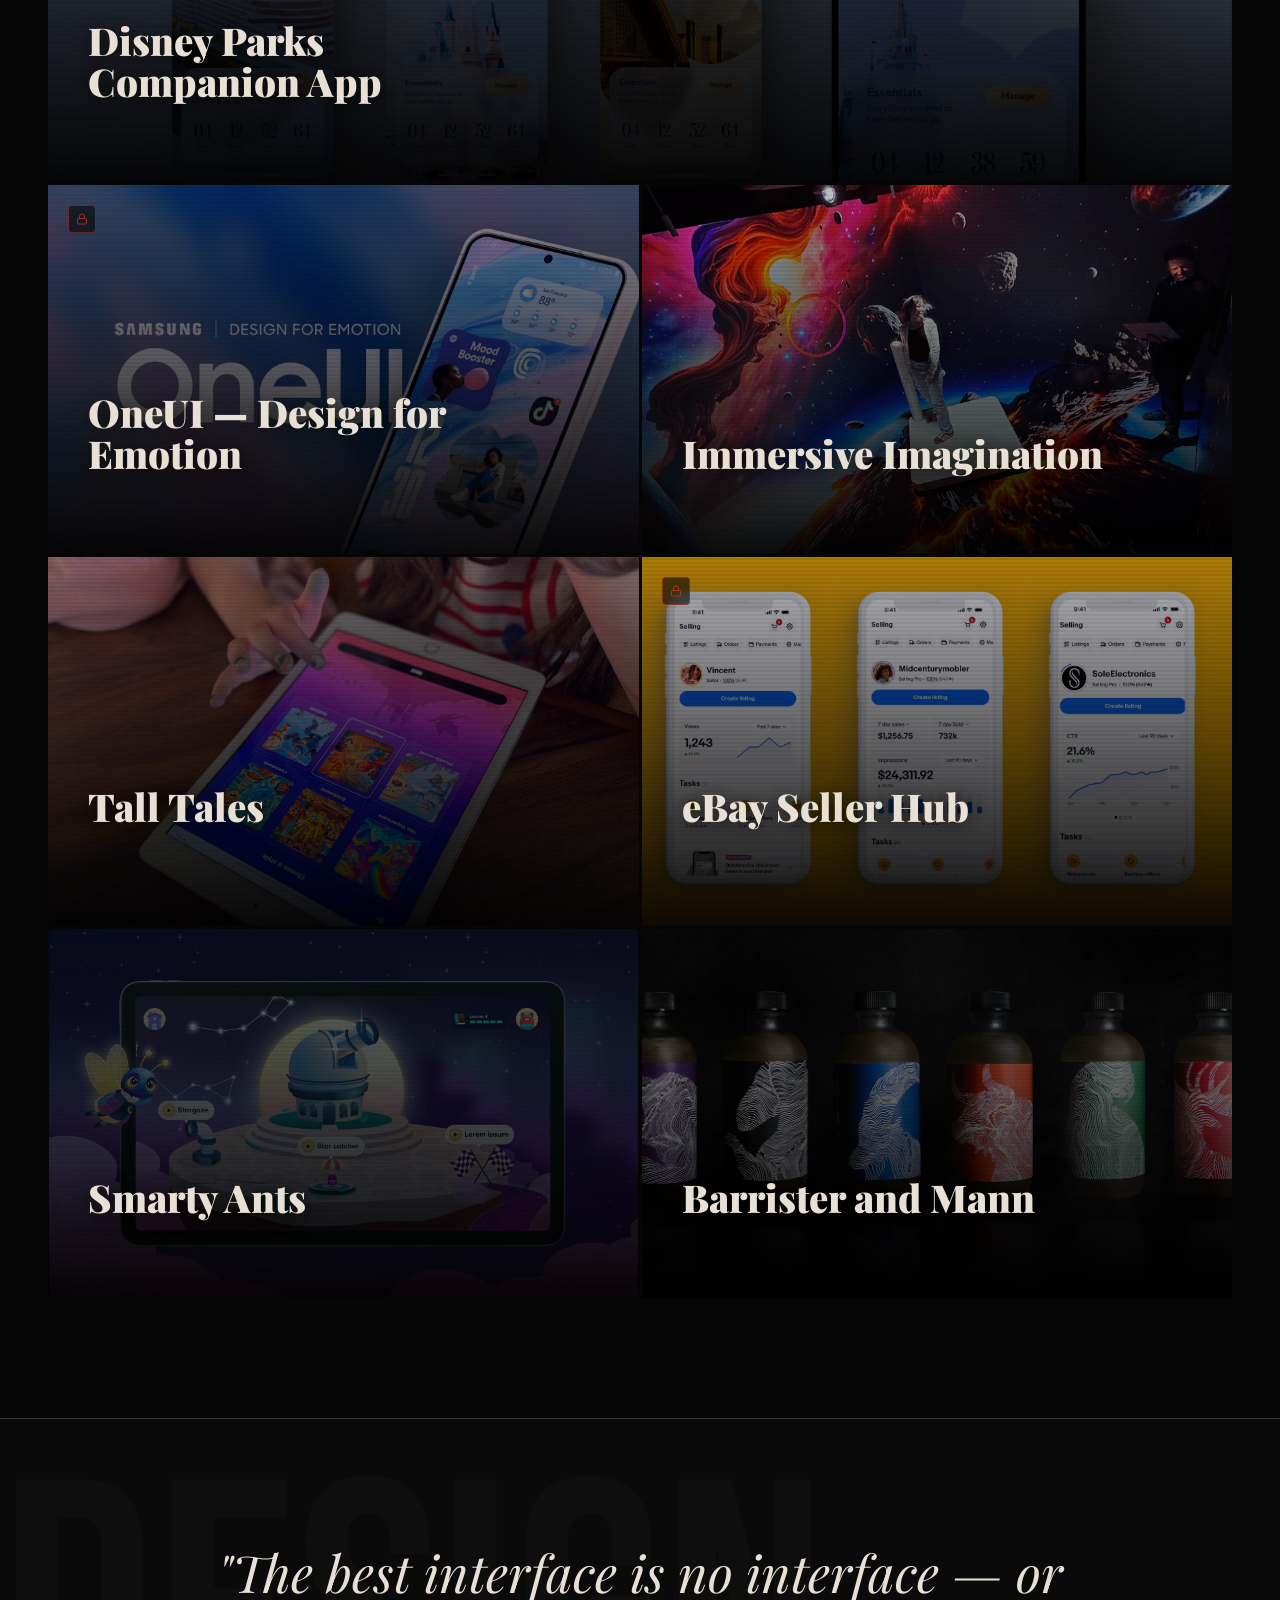
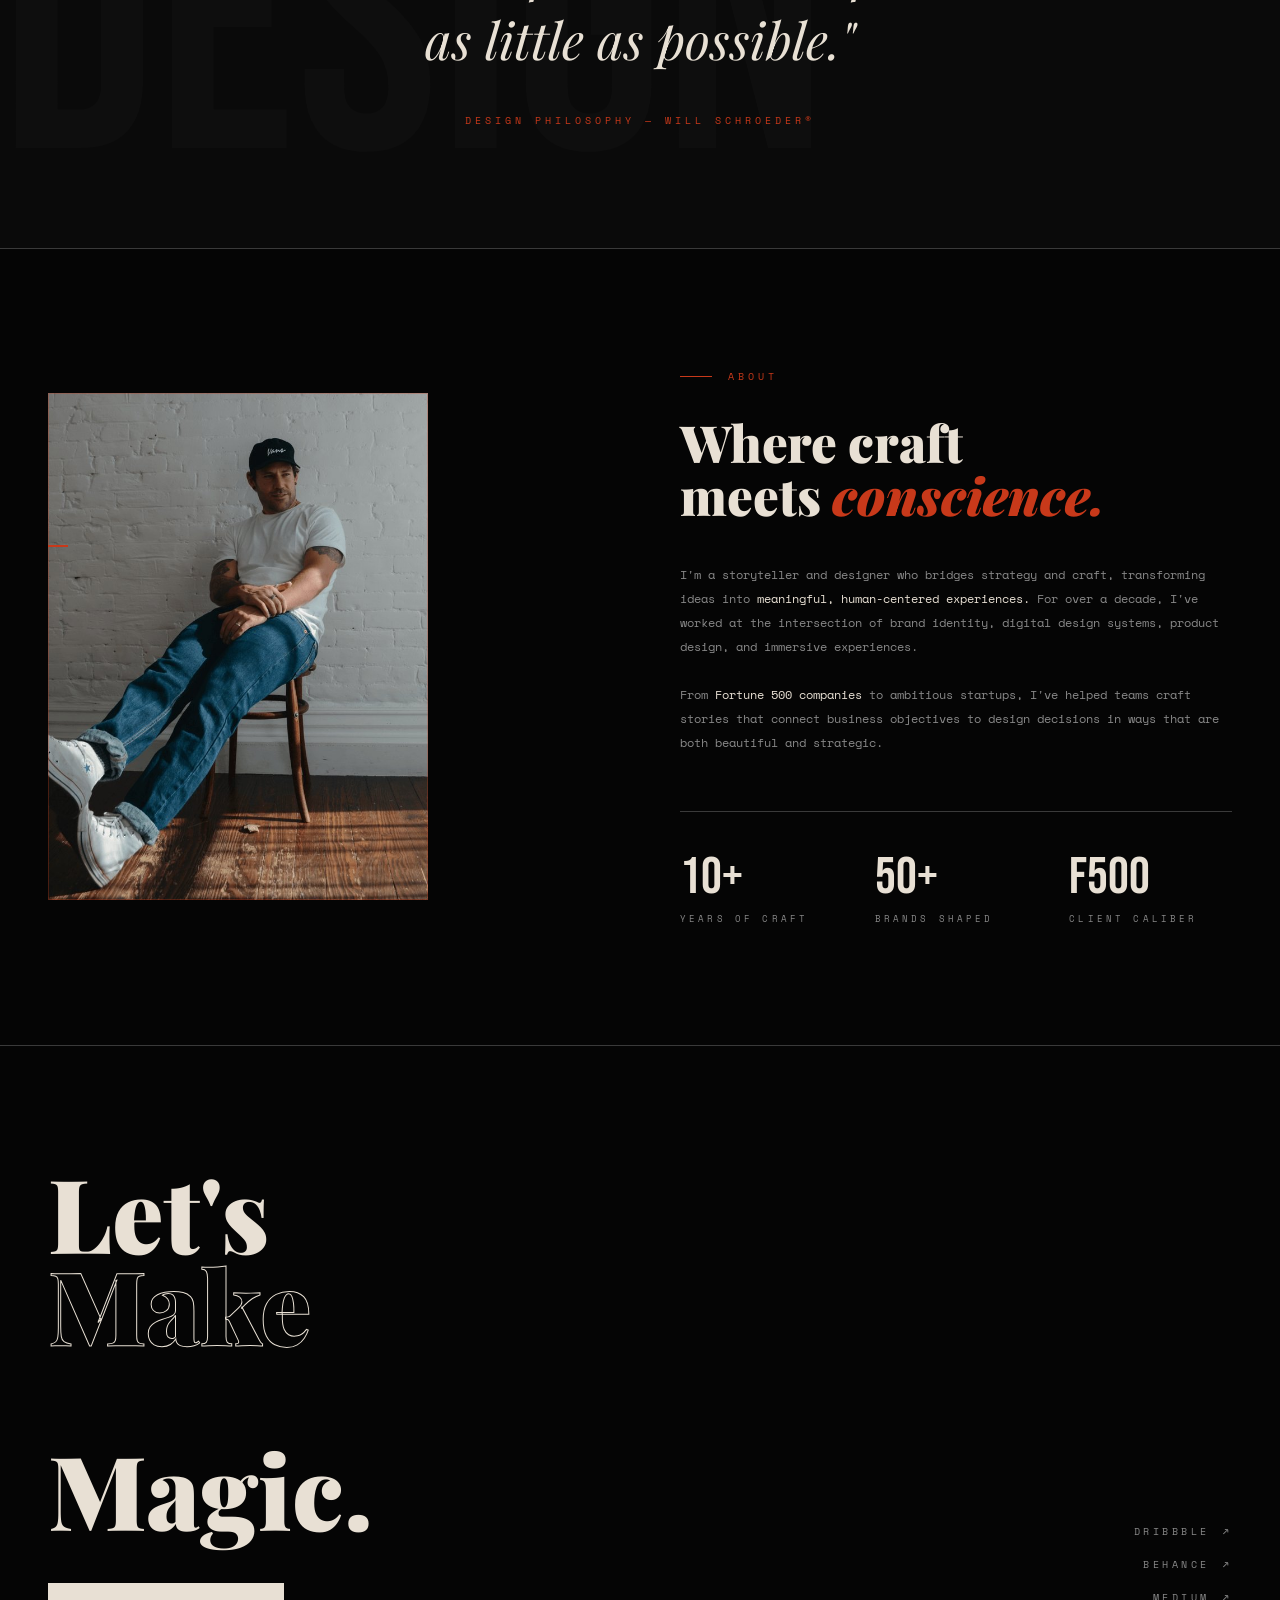
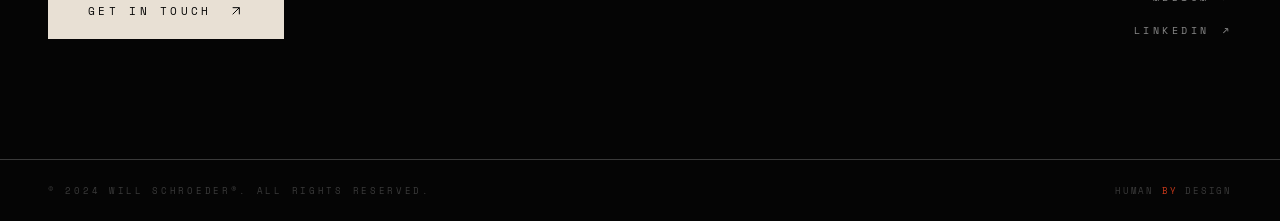
==== commit 5d3c928c: "Add favicon — dark W mark with red accent SVG favicon: #050505 background, bone serif W, red dot. Li" ====
--- a/index.html
+++ b/index.html
@@ -125,6 +125,7 @@
   .pw-close{position:absolute;top:32px;right:32px;background:none;border:none;cursor:none;font-family:'Space Mono',monospace;font-size:9px;letter-spacing:0.3em;text-transform:uppercase;color:var(--gray-light);padding:8px;transition:color 0.2s;}
   .pw-close:hover{color:var(--bone);}
 </style>
+<link rel="icon" type="image/svg+xml" href="/assets/images/favicon.svg">
 <script defer src="/_vercel/insights/script.js"></script>
 </head>
 <body>
